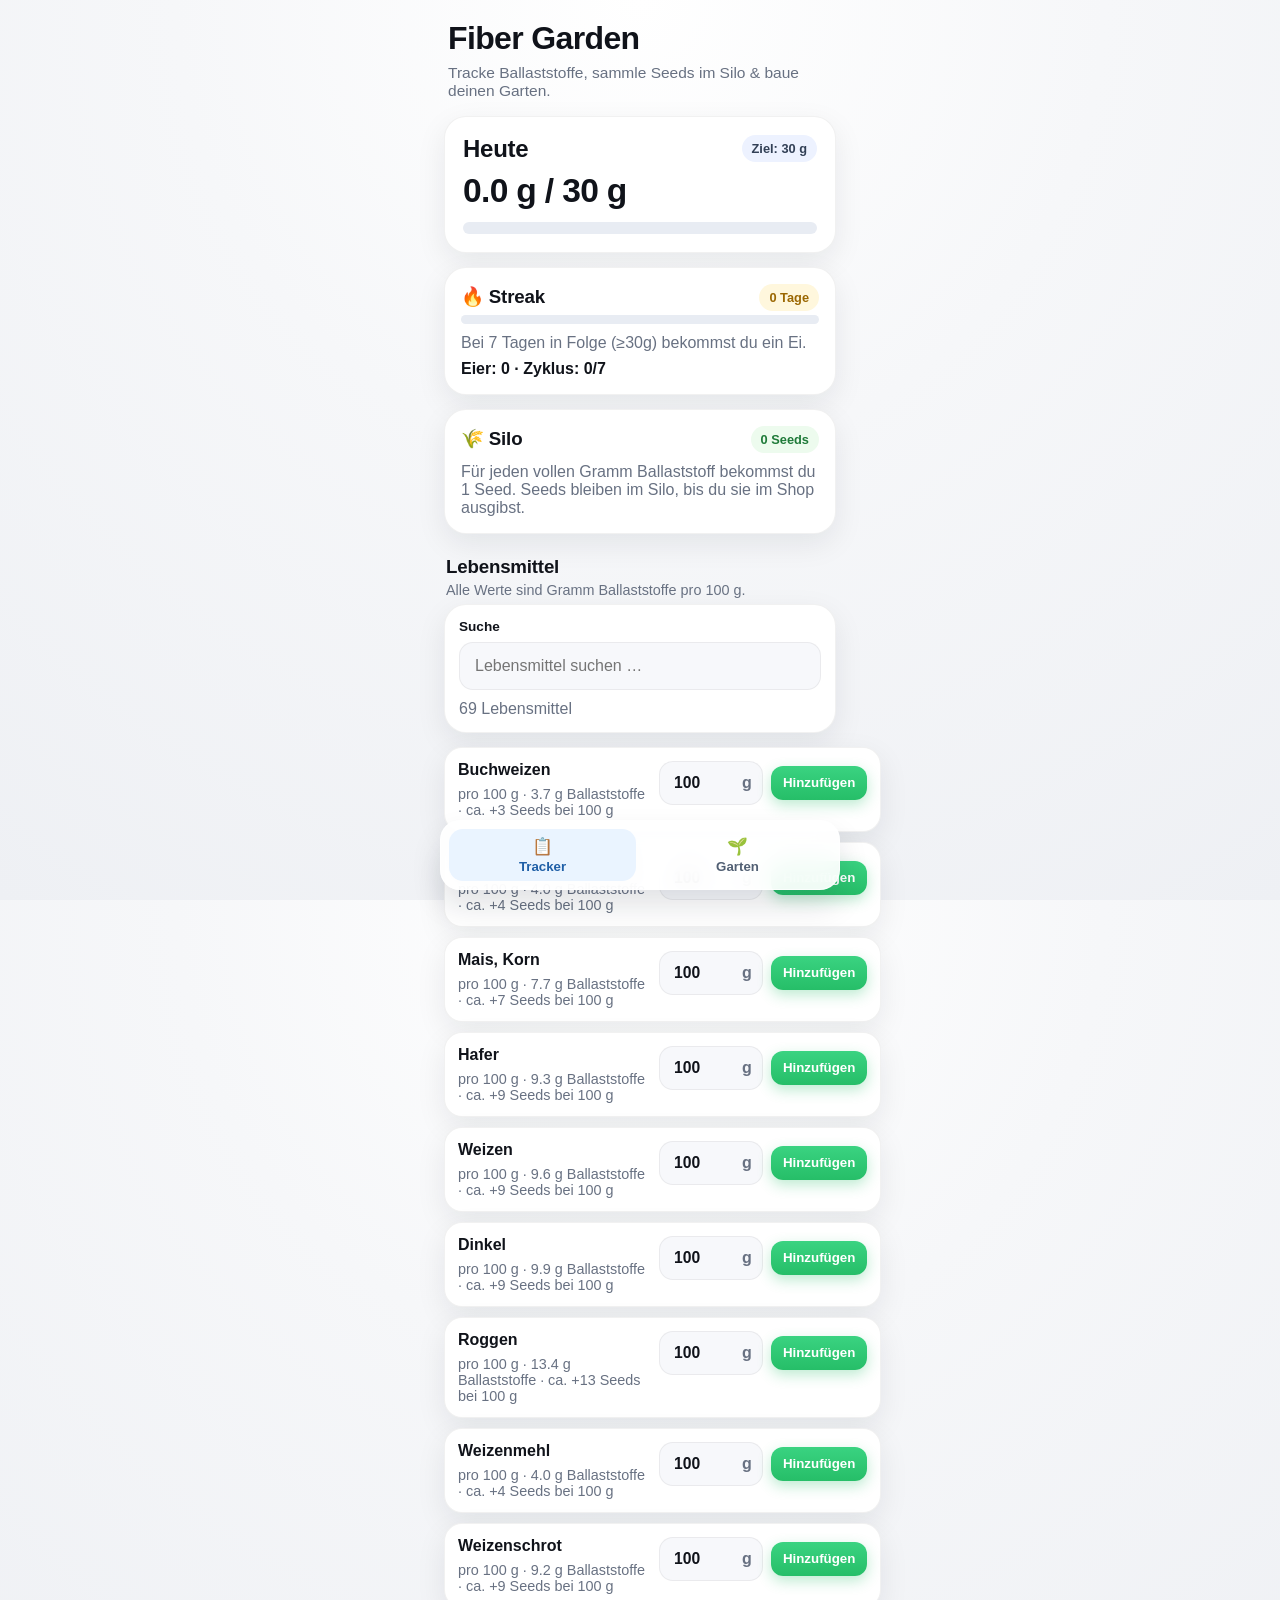
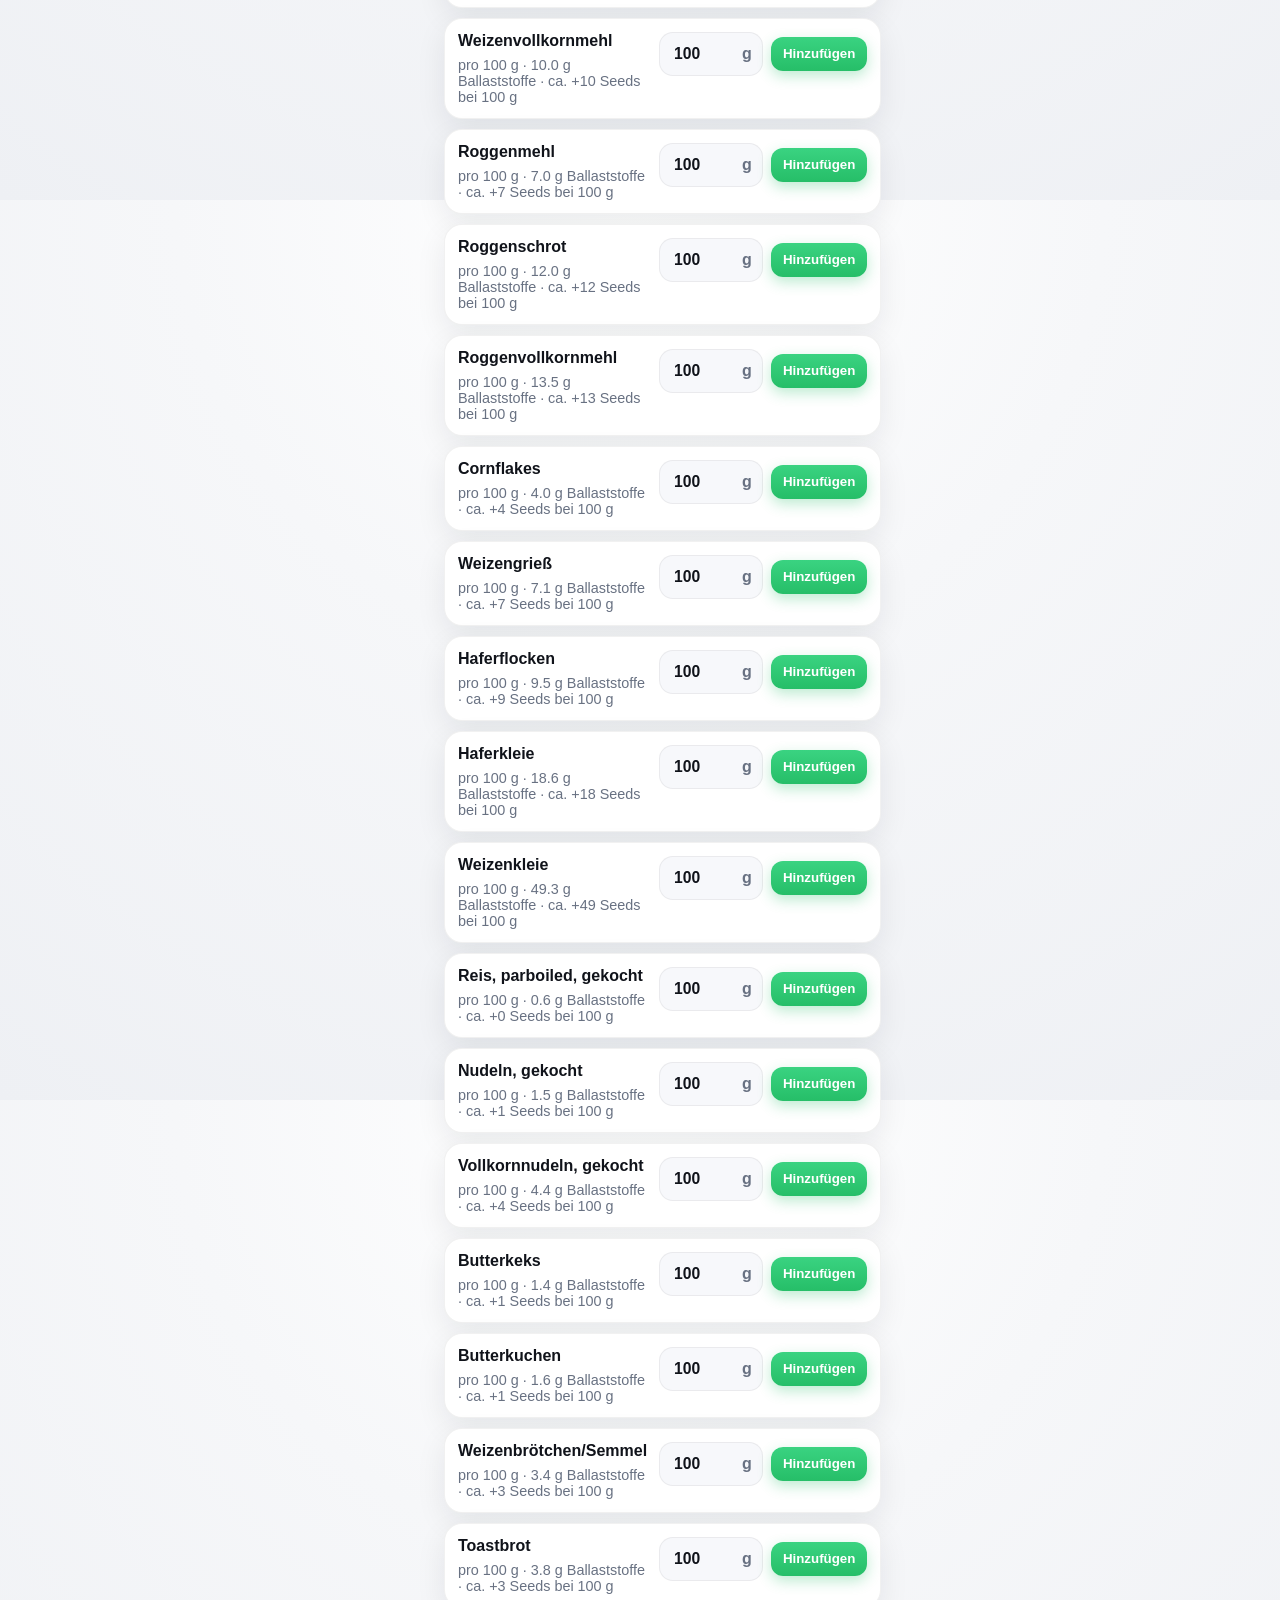
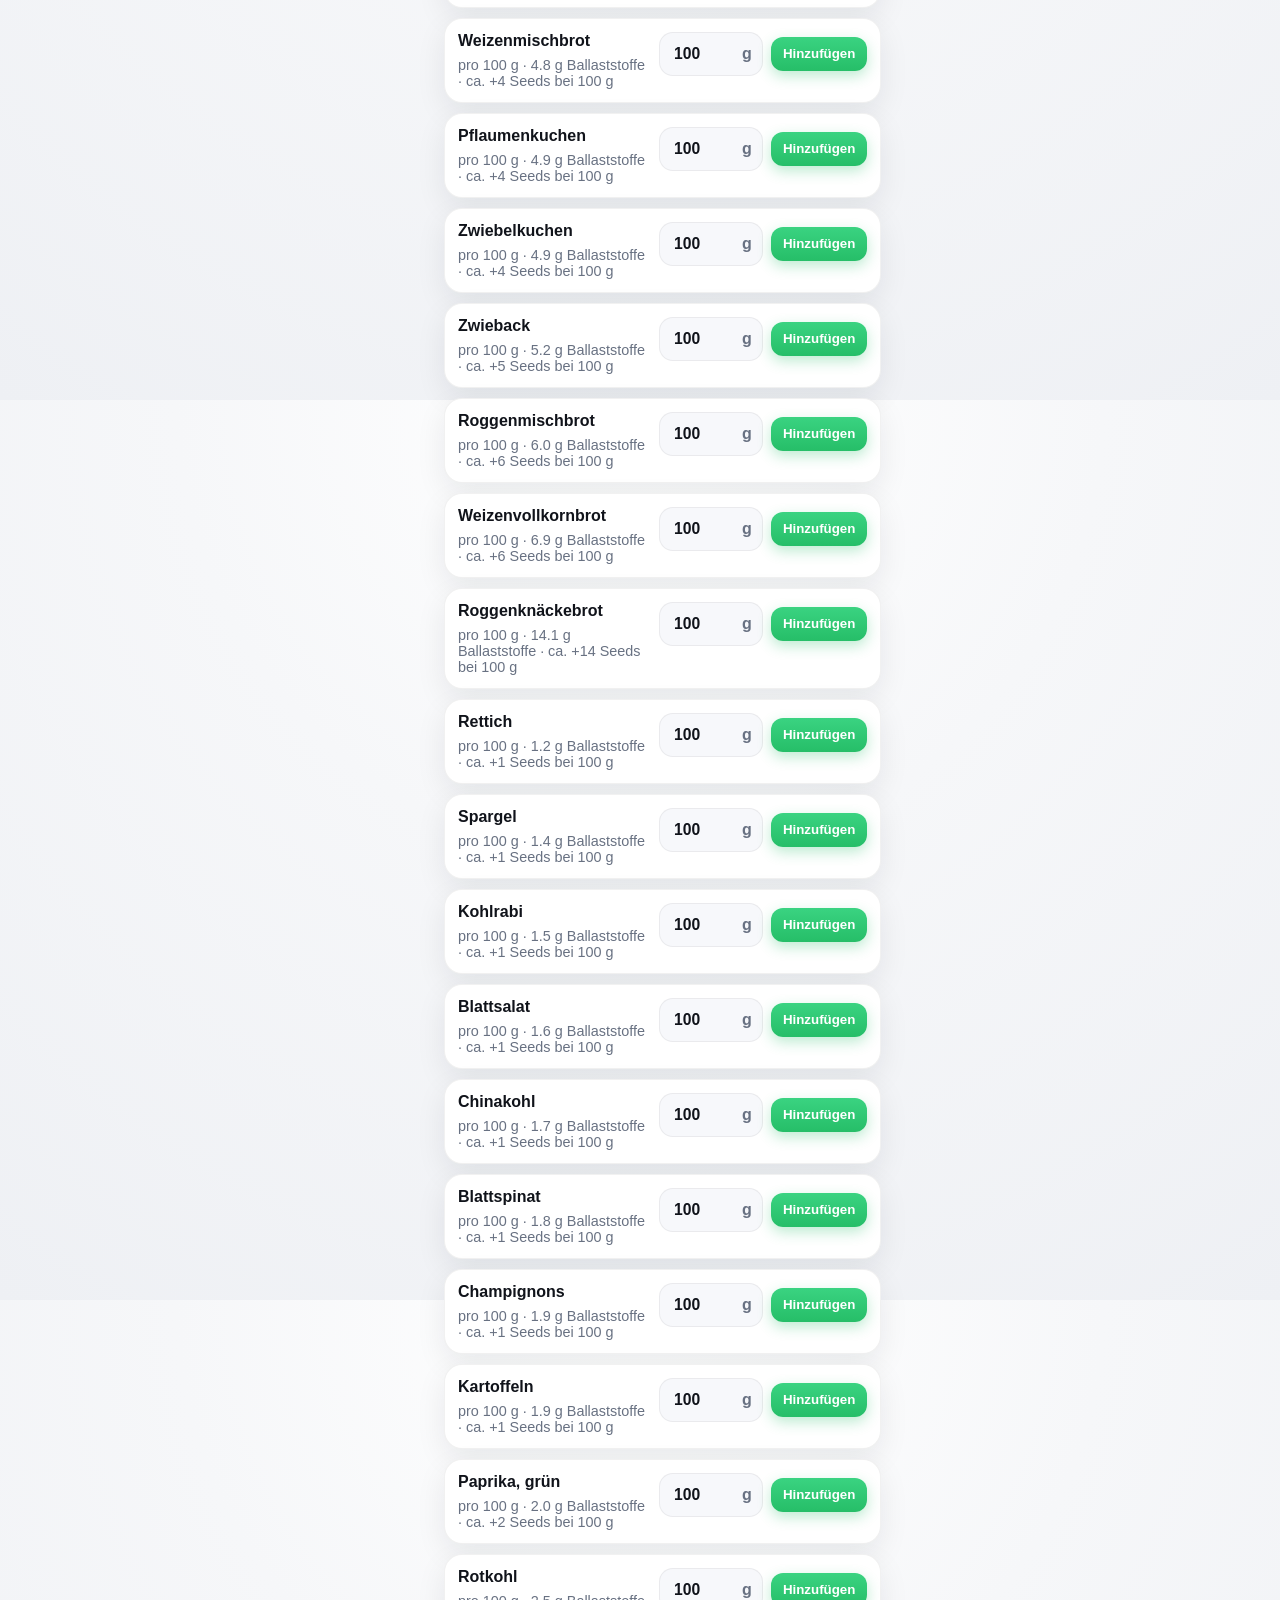
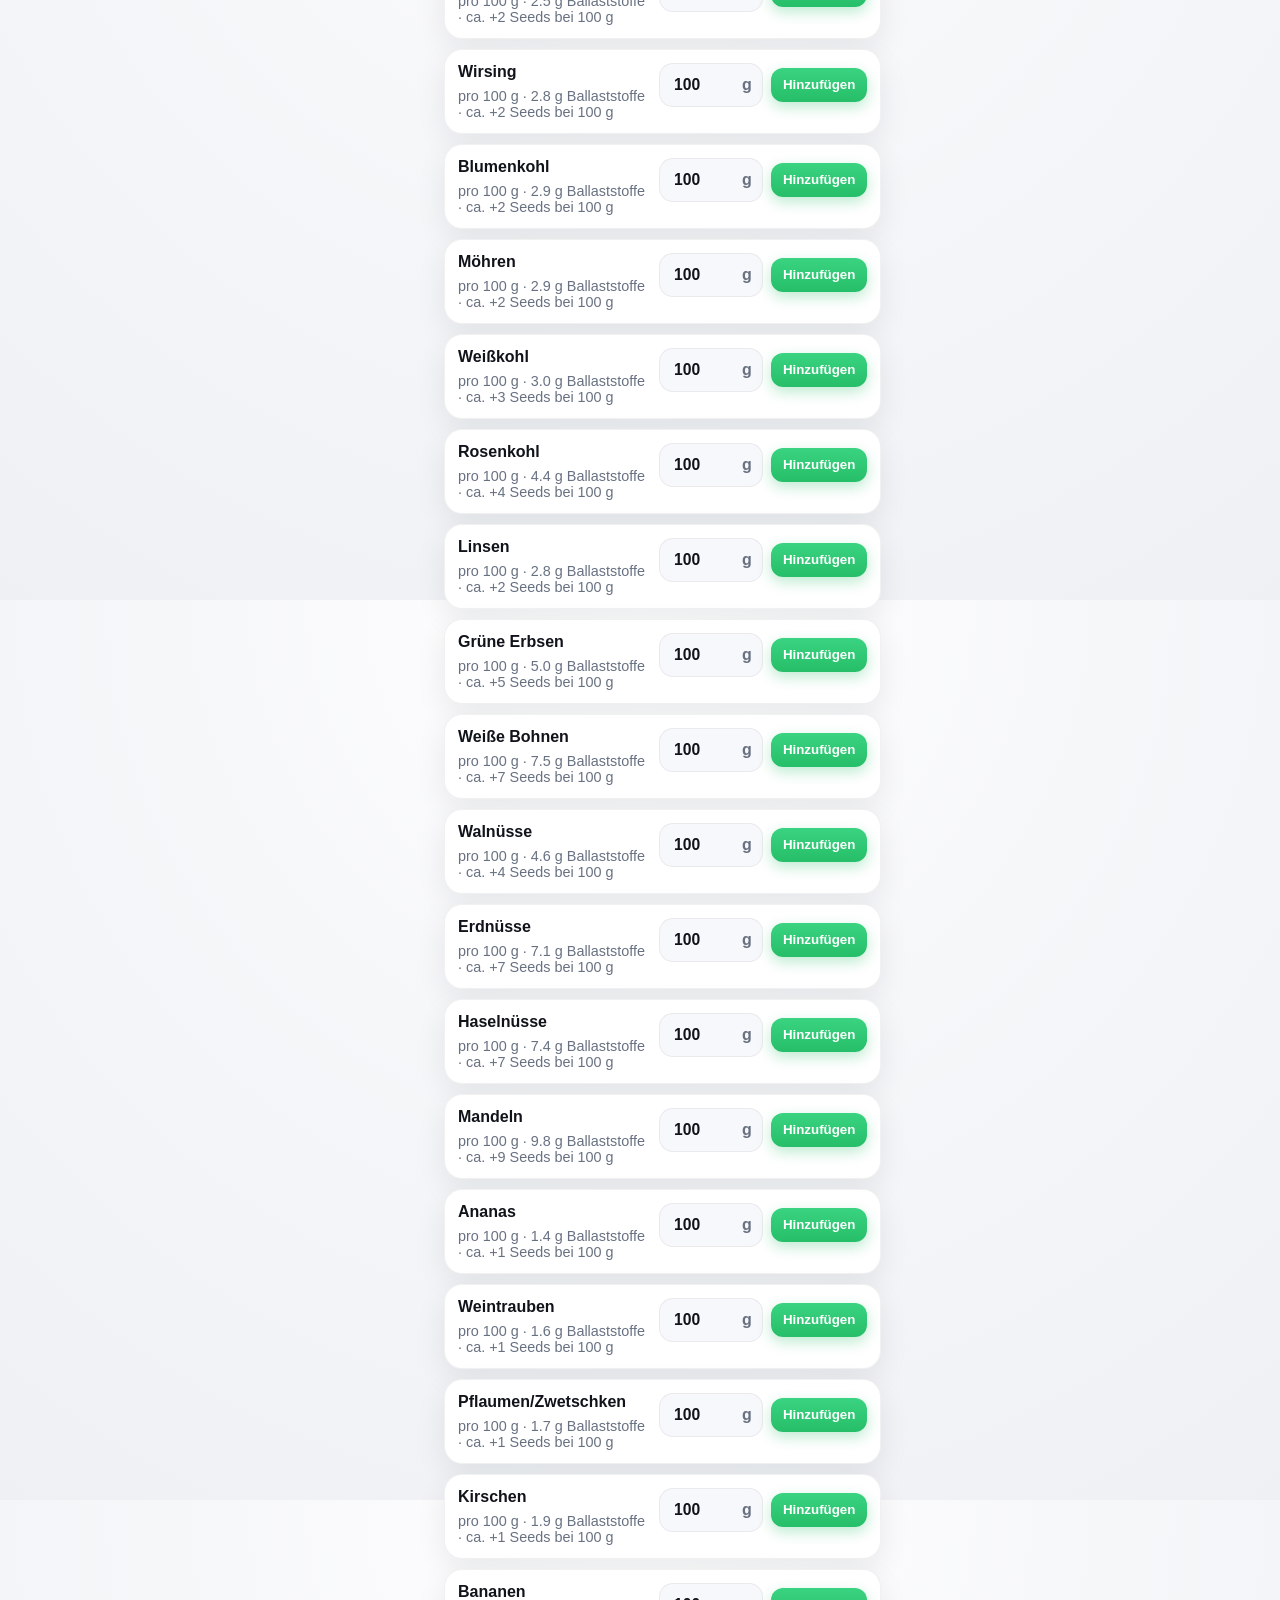
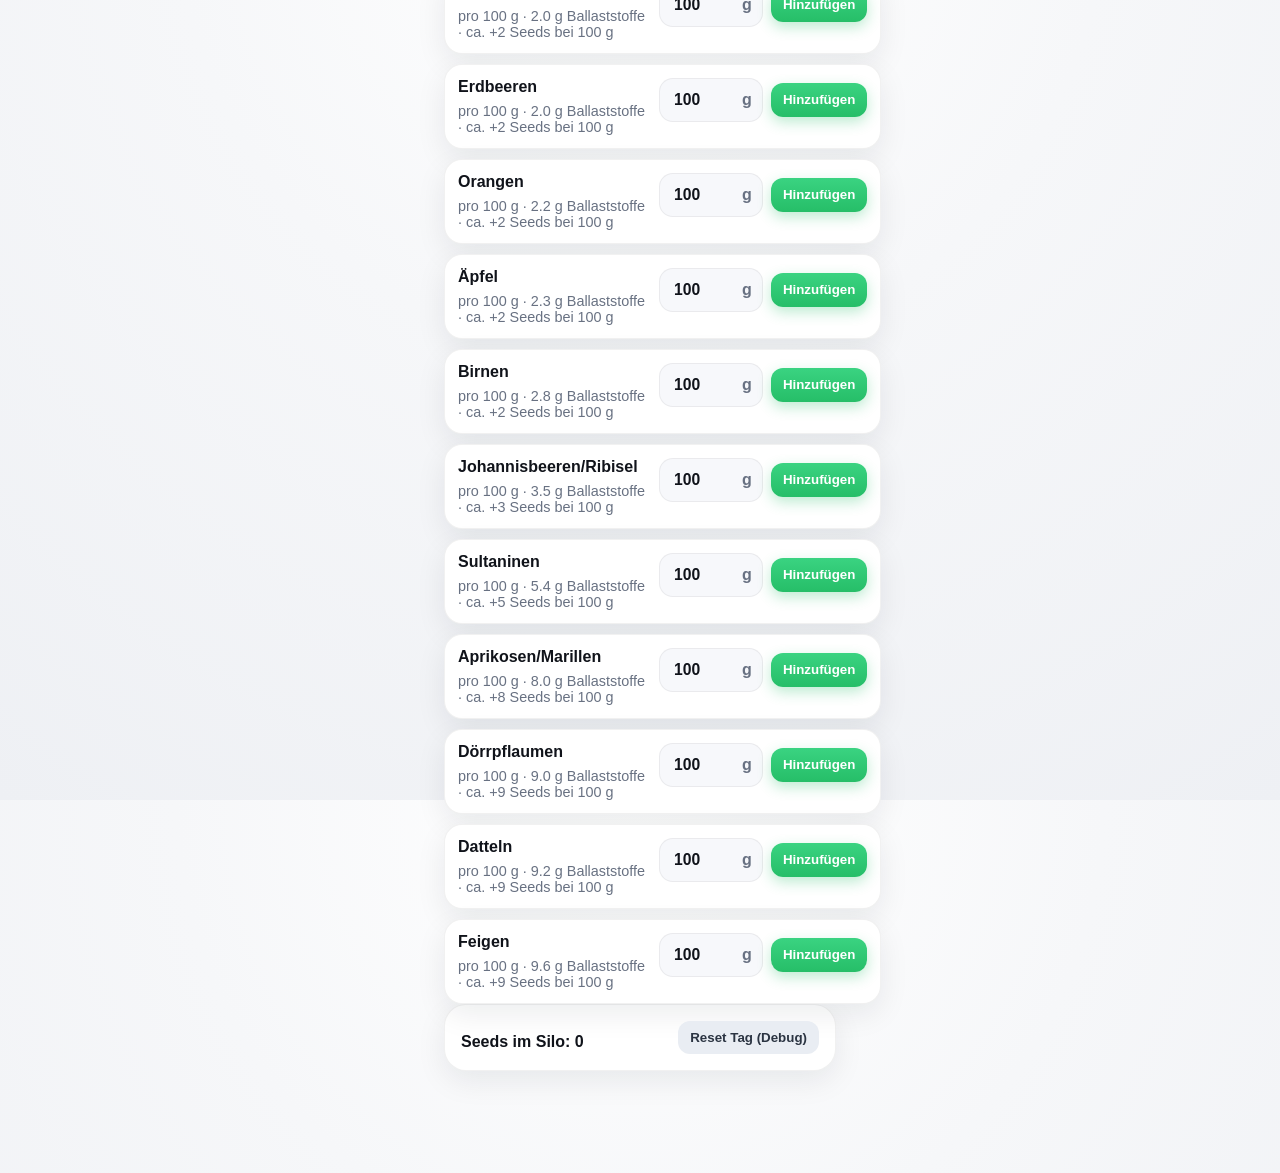
==== docs/index.html @ a4d902cc "Refactor docs garden into interactive diorama scene" ====
<!doctype html>
<html lang="de">
  <head>
    <meta charset="UTF-8" />
    <meta name="viewport" content="width=device-width, initial-scale=1, viewport-fit=cover" />
    <title>Fiber Garden</title>
    <link rel="stylesheet" href="styles.css" />
  </head>
  <body>
    <div class="phone-shell">
      <header class="topbar">
        <h1>Fiber Garden</h1>
        <p>Tracke Ballaststoffe, sammle Seeds im Silo & baue deinen Garten.</p>
      </header>

      <main class="content">
        <section id="tracker-tab" class="tab-panel active" aria-label="Tracker">
          <article class="card hero-card">
            <div class="title-row">
              <h2>Heute</h2>
              <span class="chip" id="daily-goal-chip">Ziel: 30 g</span>
            </div>
            <p id="daily-fiber-display" class="hero-number">0.0 g / 30 g</p>
            <div class="progress-track" role="progressbar" aria-valuemin="0" aria-valuemax="30" aria-valuenow="0" aria-label="Daily Fiber Fortschritt">
              <div id="daily-progress-bar" class="progress-fill"></div>
            </div>
          </article>

          <article class="card streak-card">
            <div class="title-row">
              <h3>🔥 Streak</h3>
              <span id="streak-days" class="chip chip-warm">0 Tage</span>
            </div>
            <div class="progress-track progress-track-thin">
              <div id="streak-progress-bar" class="progress-fill progress-egg"></div>
            </div>
            <p class="muted">Bei 7 Tagen in Folge (≥30g) bekommst du ein Ei.</p>
            <p id="egg-display" class="meta-strong">Eier: 0 · Zyklus: 0/7</p>
          </article>

          <article class="card silo-card">
            <div class="title-row">
              <h3>🌾 Silo</h3>
              <span id="seed-chip" class="chip chip-green">0 Seeds</span>
            </div>
            <p class="muted">Für jeden vollen Gramm Ballaststoff bekommst du 1 Seed. Seeds bleiben im Silo, bis du sie im Shop ausgibst.</p>
          </article>

          <section class="section-head section-head-inline section-head-search">
            <div>
              <h3>Lebensmittel</h3>
              <p class="section-subtitle">Alle Werte sind Gramm Ballaststoffe pro 100 g.</p>
            </div>
          </section>

          <article class="card search-card">
            <label class="search-label" for="food-search">Suche</label>
            <input id="food-search" class="search-input" type="search" placeholder="Lebensmittel suchen …" autocomplete="off" />
            <p id="food-search-meta" class="muted search-meta">69 Lebensmittel</p>
          </article>

          <div id="foods-list" class="stack"></div>

          <article class="card mini-footer">
            <p id="seed-display" class="meta-strong">Seeds im Silo: 0</p>
            <button id="reset-day-btn" class="btn btn-secondary">Reset Tag (Debug)</button>
          </article>
        </section>

        <section id="garden-tab" class="tab-panel" aria-label="Garten">
          <article class="garden-hud card glass-card">
            <div class="pill-row">
              <span id="seed-pill" class="pill">🌱 Silo: 0</span>
              <span id="egg-pill" class="pill">🥚 Eier: 0</span>
            </div>
            <div class="garden-hud-actions">
              <button id="edit-garden-btn" class="btn btn-secondary">Bearbeiten</button>
            </div>
          </article>

          <article class="card" id="gate-card"></article>

          <article class="garden-diorama card">
            <div id="edit-toolbar" class="edit-toolbar hidden">
              <p id="edit-status" class="muted edit-status">Wähle ein Objekt und dann eine Position im Garten.</p>
              <div class="edit-actions">
                <button id="place-item-btn" class="btn btn-primary" disabled>Platzieren</button>
                <button id="cancel-edit-btn" class="btn btn-ghost">Abbrechen</button>
              </div>
            </div>

            <div id="garden-viewport" class="garden-viewport" aria-label="Gartenraum">
              <div id="garden-scene" class="garden-scene">
                <div class="sky-layer"></div>
                <div class="sun-glow"></div>
                <div class="cloud cloud-a"></div>
                <div class="cloud cloud-b"></div>
                <div class="far-hills"></div>
                <div class="scene-sparkles sparkle-a"></div>
                <div class="scene-sparkles sparkle-b"></div>
                <div class="garden-island-shadow"></div>
                <div class="garden-island"></div>
                <div class="garden-path"></div>
                <div class="garden-pond"></div>
                <div class="garden-flowerbed flowerbed-a"></div>
                <div class="garden-flowerbed flowerbed-b"></div>
                <div id="garden-grid" class="garden-grid hidden"></div>
                <div id="garden-objects" class="garden-objects"></div>
              </div>
            </div>
          </article>

          <section class="section-head">
            <h3>Shop – Pflanzen</h3>
          </section>
          <div id="shop-list" class="stack"></div>

          <section class="section-head">
            <h3>Tiere (Eier)</h3>
          </section>
          <div id="animals-list" class="stack"></div>

          <section class="section-head section-head-inline">
            <h3>Dein Garten (Liste)</h3>
            <button id="clear-garden-btn" class="btn btn-ghost">Alles entfernen</button>
          </section>
          <div id="placed-list" class="stack"></div>
        </section>
      </main>

      <nav class="tabbar" aria-label="Tabs">
        <button class="tab-button active" data-tab="tracker" aria-label="Tracker Tab">
          <span class="tab-icon">📋</span>
          <span class="tab-label">Tracker</span>
        </button>
        <button class="tab-button" data-tab="garden" aria-label="Garten Tab">
          <span class="tab-icon">🌱</span>
          <span class="tab-label">Garten</span>
        </button>
      </nav>
    </div>

    <script src="app.js"></script>
  </body>
</html>
---- docs/styles.css ----
:root {
  --bg: #f1f3f6;
  --card: rgba(255, 255, 255, 0.9);
  --card-solid: #ffffff;
  --card-muted: #f7f8fb;
  --text: #10131a;
  --muted: #687182;
  --green: #28c76f;
  --green-2: #14b363;
  --amber: #ffc83d;
  --blue-soft: #eaf4ff;
  --stroke: rgba(16, 19, 26, 0.06);
  --shadow: 0 10px 30px rgba(15, 23, 42, 0.08);
  --radius-card: 22px;
  --radius-pill: 999px;
}

* { box-sizing: border-box; }
html, body { height: 100%; }
body {
  margin: 0;
  background: radial-gradient(circle at top, #ffffff 0%, #f6f7f9 42%, #eef0f4 100%);
  color: var(--text);
  font-family: "SF Pro Text", "SF Pro Display", -apple-system, BlinkMacSystemFont, "Segoe UI", Roboto, Arial, sans-serif;
  -webkit-font-smoothing: antialiased;
  text-rendering: optimizeLegibility;
}

.phone-shell {
  width: min(100%, 420px);
  margin: 0 auto;
  min-height: 100dvh;
  display: flex;
  flex-direction: column;
  padding-bottom: calc(88px + env(safe-area-inset-bottom));
}

.topbar { padding: 22px 18px 10px; }
.topbar h1 {
  margin: 0;
  letter-spacing: -0.02em;
  font-size: 2rem;
  line-height: 1.05;
}
.topbar p {
  margin: 8px 0 0;
  color: var(--muted);
  font-size: 0.97rem;
}

.content { padding: 6px 14px 0; }
.tab-panel { display: none; }
.tab-panel.active { display: block; animation: fadeIn 180ms ease; }

@keyframes fadeIn {
  from { opacity: 0; transform: translateY(4px); }
  to { opacity: 1; transform: translateY(0); }
}

.card {
  background: var(--card-solid);
  border-radius: var(--radius-card);
  box-shadow: var(--shadow);
  border: 1px solid var(--stroke);
  padding: 16px;
  margin-bottom: 14px;
}
.glass-card {
  background: rgba(255, 255, 255, 0.76);
  backdrop-filter: blur(12px);
}

.hero-card { padding: 18px; }
.hero-number {
  margin: 10px 0 14px;
  font-size: 2.1rem;
  line-height: 1.05;
  letter-spacing: -0.02em;
  font-weight: 760;
}

.title-row {
  display: flex;
  align-items: center;
  justify-content: space-between;
  gap: 8px;
}
.title-row h2,
.title-row h3 { margin: 0; letter-spacing: -0.01em; }

.chip {
  background: #edf2ff;
  color: #324056;
  border-radius: var(--radius-pill);
  padding: 6px 10px;
  font-size: 0.8rem;
  font-weight: 650;
}
.chip-warm { background: #fff7dd; color: #9b6702; }
.chip-green { background: #edfbee; color: #1f7a39; }

.progress-track {
  width: 100%;
  height: 12px;
  border-radius: var(--radius-pill);
  background: #e8ecf3;
  overflow: hidden;
}
.progress-track-thin { height: 9px; margin-top: 4px; }
.progress-fill {
  width: 0;
  height: 100%;
  background: linear-gradient(90deg, #65e18f 0%, var(--green) 80%, var(--green-2) 100%);
  transition: width 280ms ease;
}
.progress-egg { background: linear-gradient(90deg, #ffe793 0%, #ffd257 60%, var(--amber) 100%); }

.muted { margin: 10px 0 0; color: var(--muted); }
.meta-strong { margin: 8px 0 0; font-weight: 640; }

.section-head { padding: 8px 2px 6px; }
.section-head h3 { margin: 0; letter-spacing: -0.01em; }
.section-head-inline {
  display: flex;
  align-items: center;
  justify-content: space-between;
  gap: 10px;
}
.section-head-search { align-items: flex-end; }
.section-subtitle {
  margin: 4px 0 0;
  color: var(--muted);
  font-size: 0.9rem;
}

.search-card { padding: 14px; }
.search-label {
  display: block;
  font-size: 0.85rem;
  font-weight: 650;
  margin-bottom: 8px;
}
.search-input {
  width: 100%;
  border: 1px solid var(--stroke);
  background: var(--card-muted);
  border-radius: 14px;
  padding: 14px 15px;
  font-size: 1rem;
  color: var(--text);
  outline: none;
}
.search-input:focus {
  border-color: rgba(31, 95, 167, 0.35);
  box-shadow: 0 0 0 4px rgba(31, 95, 167, 0.08);
}
.search-meta { margin-top: 10px; }

.stack { display: grid; gap: 10px; }
.food-item,
.shop-item,
.placed-item {
  background: var(--card-solid);
  border-radius: 18px;
  border: 1px solid var(--stroke);
  box-shadow: var(--shadow);
  padding: 13px;
}

.food-top,
.shop-top,
.placed-top,
.garden-hud {
  display: flex;
  gap: 12px;
  justify-content: space-between;
  align-items: center;
}

.sr-only {
  position: absolute;
  width: 1px;
  height: 1px;
  padding: 0;
  margin: -1px;
  overflow: hidden;
  clip: rect(0, 0, 0, 0);
  white-space: nowrap;
  border: 0;
}

.food-top-input { align-items: flex-start; }
.food-copy { flex: 1; min-width: 0; }
.food-form {
  display: flex;
  align-items: center;
  gap: 8px;
}
.gram-field-wrap {
  display: inline-flex;
  align-items: center;
  gap: 6px;
  padding: 0 10px 0 12px;
  min-height: 44px;
  border-radius: 14px;
  border: 1px solid var(--stroke);
  background: var(--card-muted);
}
.gram-input {
  width: 64px;
  border: 0;
  outline: none;
  background: transparent;
  color: var(--text);
  font-size: 0.98rem;
  font-weight: 650;
}
.gram-input::-webkit-outer-spin-button,
.gram-input::-webkit-inner-spin-button {
  -webkit-appearance: none;
  margin: 0;
}
.gram-suffix { color: var(--muted); font-weight: 650; }

.food-title,
.shop-title,
.placed-title {
  font-weight: 700;
  font-size: 1rem;
  margin: 0;
}
.food-subline,
.shop-subline,
.placed-subline {
  margin: 7px 0 0;
  color: var(--muted);
  font-size: 0.9rem;
}

.btn {
  appearance: none;
  border: 0;
  border-radius: 12px;
  font-weight: 650;
  padding: 10px 12px;
  line-height: 1;
  cursor: pointer;
  white-space: nowrap;
}
.btn:disabled { opacity: 0.45; cursor: not-allowed; }
.btn-primary {
  background: linear-gradient(180deg, #3ad381, #26be68);
  color: #fff;
  box-shadow: 0 5px 14px rgba(38, 190, 104, 0.3);
}
.btn-secondary { background: #e9edf3; color: #2b3442; }
.btn-ghost { background: #f1f4f8; color: #4c596c; }

.pill-row { display: flex; flex-wrap: wrap; gap: 8px; }
.pill {
  border-radius: var(--radius-pill);
  background: var(--card-muted);
  border: 1px solid var(--stroke);
  padding: 8px 12px;
  font-weight: 650;
}
.garden-hud-actions { margin-left: auto; }

.edit-toolbar {
  display: grid;
  gap: 10px;
  margin-bottom: 14px;
  padding: 12px;
  border-radius: 16px;
  background: linear-gradient(180deg, rgba(243, 248, 255, 0.88), rgba(248, 251, 255, 0.86));
  border: 1px solid rgba(31, 95, 167, 0.08);
  animation: fadeIn 180ms ease;
}
.edit-toolbar.hidden { display: none; }
.edit-actions { display: flex; gap: 8px; }
.edit-status { margin: 0; }

.garden-diorama {
  padding: 12px;
  overflow: hidden;
  background: linear-gradient(180deg, #fbfdff 0%, #f4f7fb 100%);
}
.garden-viewport {
  position: relative;
  height: 380px;
  border-radius: 24px;
  overflow: hidden;
  background: linear-gradient(180deg, #dff2ff 0%, #edf8ff 44%, #f8fcff 100%);
  touch-action: none;
  user-select: none;
}
.garden-scene {
  position: absolute;
  inset: 0;
  transform: translate3d(var(--camera-x, 0px), var(--camera-y, 0px), 0);
  transition: transform 180ms ease;
}
.garden-viewport.dragging .garden-scene { transition: none; }
.sky-layer,
.sun-glow,
.cloud,
.far-hills,
.garden-island-shadow,
.garden-island,
.garden-path,
.garden-pond,
.garden-flowerbed,
.scene-sparkles,
.garden-grid,
.garden-objects { position: absolute; }

.sky-layer {
  inset: 0;
  background: linear-gradient(180deg, rgba(217, 241, 255, 0.9), rgba(244, 251, 255, 0.75));
}
.sun-glow {
  width: 150px;
  height: 150px;
  right: -24px;
  top: -18px;
  border-radius: 50%;
  background: radial-gradient(circle, rgba(255, 224, 126, 0.8), rgba(255, 224, 126, 0));
}
.cloud {
  height: 24px;
  border-radius: 999px;
  background: rgba(255, 255, 255, 0.85);
  filter: blur(0.3px);
}
.cloud::before,
.cloud::after {
  content: "";
  position: absolute;
  background: inherit;
  border-radius: inherit;
}
.cloud-a {
  width: 84px;
  left: 38px;
  top: 36px;
  animation: cloudFloat 16s ease-in-out infinite;
}
.cloud-a::before { width: 32px; height: 32px; left: 10px; top: -10px; }
.cloud-a::after { width: 26px; height: 26px; right: 10px; top: -7px; }
.cloud-b {
  width: 62px;
  right: 62px;
  top: 74px;
  opacity: 0.86;
  animation: cloudFloat 20s ease-in-out infinite reverse;
}
.cloud-b::before { width: 22px; height: 22px; left: 8px; top: -8px; }
.cloud-b::after { width: 18px; height: 18px; right: 8px; top: -5px; }
@keyframes cloudFloat {
  0%, 100% { transform: translateX(0); }
  50% { transform: translateX(10px); }
}
.far-hills {
  left: -8%;
  right: -8%;
  height: 140px;
  bottom: 132px;
  background:
    radial-gradient(120px 68px at 18% 88%, #b3e7b8, transparent 70%),
    radial-gradient(150px 90px at 48% 92%, #9cdaa7, transparent 72%),
    radial-gradient(130px 76px at 78% 88%, #bde9c6, transparent 70%);
}
.scene-sparkles {
  width: 8px;
  height: 8px;
  border-radius: 50%;
  background: rgba(255,255,255,0.8);
  box-shadow: 14px 18px 0 rgba(255,255,255,0.4), -16px 38px 0 rgba(255,255,255,0.35), 56px 12px 0 rgba(255,255,255,0.3);
  opacity: 0.6;
  animation: sparkleDrift 8s linear infinite;
}
.sparkle-a { left: 64px; top: 120px; }
.sparkle-b { right: 74px; top: 146px; animation-delay: -4s; }
@keyframes sparkleDrift {
  0%,100% { transform: translateY(0); opacity: 0.4; }
  50% { transform: translateY(-8px); opacity: 0.8; }
}
.garden-island-shadow {
  width: 284px;
  height: 126px;
  left: 50%;
  bottom: 38px;
  transform: translateX(-50%);
  border-radius: 50%;
  background: radial-gradient(circle, rgba(54, 76, 45, 0.26) 0%, rgba(54, 76, 45, 0.04) 70%, transparent 76%);
  filter: blur(12px);
}
.garden-island {
  width: 280px;
  height: 168px;
  left: 50%;
  bottom: 52px;
  transform: translateX(-50%) rotateX(63deg) rotateZ(-8deg);
  border-radius: 42% 58% 48% 52% / 52% 44% 56% 48%;
  background:
    radial-gradient(circle at 20% 24%, rgba(154, 241, 171, 0.9), rgba(154, 241, 171, 0) 24%),
    radial-gradient(circle at 68% 56%, rgba(255,255,255,0.18), rgba(255,255,255,0) 32%),
    linear-gradient(180deg, #78dd85, #44bd68 60%, #2d9751 100%);
  box-shadow:
    inset 0 8px 22px rgba(255,255,255,0.24),
    inset 0 -22px 28px rgba(20, 71, 35, 0.24),
    0 24px 32px rgba(22, 42, 28, 0.18);
}
.garden-path {
  width: 120px;
  height: 46px;
  left: 51%;
  bottom: 112px;
  transform: translateX(-50%) rotateX(63deg) rotateZ(-10deg);
  border-radius: 999px;
  background: linear-gradient(180deg, rgba(245, 233, 201, 0.95), rgba(214, 188, 146, 0.9));
  box-shadow: inset 0 -5px 10px rgba(129, 98, 58, 0.2);
}
.garden-pond {
  width: 70px;
  height: 42px;
  left: calc(50% + 68px);
  bottom: 106px;
  transform: translateX(-50%) rotateX(63deg) rotateZ(-10deg);
  border-radius: 50%;
  background: linear-gradient(180deg, rgba(114, 220, 255, 0.92), rgba(54, 154, 225, 0.92));
  box-shadow: inset 0 3px 10px rgba(255, 255, 255, 0.22);
}
.garden-flowerbed {
  width: 62px;
  height: 30px;
  transform: rotateX(63deg) rotateZ(-10deg);
  border-radius: 999px;
  background: linear-gradient(180deg, rgba(255, 159, 184, 0.75), rgba(255, 198, 109, 0.58));
  opacity: 0.7;
}
.flowerbed-a { left: 84px; bottom: 120px; }
.flowerbed-b { right: 68px; bottom: 92px; width: 52px; }

.garden-grid {
  left: 50%;
  bottom: 74px;
  width: 252px;
  height: 148px;
  transform: translateX(-50%) rotateX(63deg) rotateZ(-8deg);
  display: grid;
  grid-template-columns: repeat(6, 1fr);
  grid-template-rows: repeat(4, 1fr);
  gap: 8px;
  opacity: 0;
  pointer-events: none;
  transition: opacity 160ms ease;
}
.garden-grid.visible {
  opacity: 1;
  pointer-events: auto;
}
.garden-grid-cell {
  border-radius: 12px;
  border: 1px solid rgba(255,255,255,0.4);
  background: rgba(255,255,255,0.08);
  cursor: pointer;
}
.garden-grid-cell:hover,
.garden-grid-cell.active {
  background: rgba(255,255,255,0.3);
  box-shadow: 0 0 0 1px rgba(255,255,255,0.35);
}
.garden-grid-cell.invalid {
  background: rgba(255, 120, 120, 0.22);
}
.garden-grid-cell.occupied {
  background: rgba(11, 19, 15, 0.15);
}

.garden-objects {
  inset: 0;
  pointer-events: none;
}
.garden-item {
  position: absolute;
  transform: translate(-50%, 0);
  transform-style: preserve-3d;
  pointer-events: auto;
}
.garden-item-body {
  position: relative;
  display: grid;
  place-items: center;
  border-radius: 18px;
  color: white;
  text-shadow: 0 1px 0 rgba(0,0,0,0.18);
  box-shadow: 0 12px 18px rgba(19, 34, 21, 0.18);
}
.garden-item-shadow {
  position: absolute;
  left: 50%;
  bottom: -6px;
  transform: translateX(-50%);
  width: 70%;
  height: 12px;
  border-radius: 50%;
  background: rgba(35, 53, 35, 0.24);
  filter: blur(6px);
}
.garden-item-label {
  position: absolute;
  left: 50%;
  bottom: -18px;
  transform: translateX(-50%);
  padding: 3px 8px;
  border-radius: 999px;
  background: rgba(16, 22, 32, 0.54);
  color: white;
  font-size: 0.7rem;
  white-space: nowrap;
}
.garden-item.plant .garden-item-body,
.garden-item.decoration .garden-item-body {
  background: linear-gradient(180deg, rgba(255,255,255,0.92), rgba(229,241,230,0.96));
  border: 1px solid rgba(255,255,255,0.7);
}
.garden-item.animal .garden-item-body {
  background: linear-gradient(180deg, rgba(255,248,236,0.95), rgba(253,229,199,0.98));
  border: 1px solid rgba(255,255,255,0.72);
}
.garden-item.editable { cursor: pointer; }
.garden-item.selected .garden-item-body,
.garden-item:hover .garden-item-body {
  box-shadow: 0 18px 24px rgba(19, 34, 21, 0.24), 0 0 0 3px rgba(118, 222, 150, 0.24);
}
.garden-item.preview.valid .garden-item-body { box-shadow: 0 18px 24px rgba(19, 34, 21, 0.24), 0 0 0 3px rgba(118, 222, 150, 0.28); }
.garden-item.preview.invalid .garden-item-body { box-shadow: 0 18px 24px rgba(19, 34, 21, 0.2), 0 0 0 3px rgba(255, 117, 117, 0.26); opacity: 0.8; }
.garden-item.plant .garden-item-body { animation: plantSway 4.4s ease-in-out infinite; }
.garden-item.decoration .garden-item-body { animation: decorBob 6s ease-in-out infinite; }
.garden-item.animal .garden-item-body { transition: transform 260ms ease; }
@keyframes plantSway {
  0%,100% { transform: rotate(-1.8deg) translateY(0); }
  50% { transform: rotate(1.8deg) translateY(-2px); }
}
@keyframes decorBob {
  0%,100% { transform: translateY(0); }
  50% { transform: translateY(-1px); }
}

.garden-item-sprite {
  font-size: 1.8rem;
  line-height: 1;
}
.garden-item.rare .garden-item-body::after {
  content: "";
  position: absolute;
  inset: -6px;
  border-radius: 22px;
  background: radial-gradient(circle, rgba(255, 234, 149, 0.28), rgba(255,234,149,0));
  z-index: -1;
}

.gate-lock { background: linear-gradient(180deg, #fffaf2 0%, #fff 100%); }
.gate-open { background: linear-gradient(180deg, #f2fff6 0%, #fff 100%); }
.gate-title { margin: 0; font-size: 1rem; }
.gate-help { margin: 8px 0 0; color: var(--muted); }

.mini-footer {
  display: flex;
  align-items: center;
  justify-content: space-between;
  gap: 10px;
}

.tabbar {
  position: fixed;
  left: 50%;
  transform: translateX(-50%);
  bottom: 10px;
  width: min(calc(100% - 20px), 400px);
  background: rgba(255, 255, 255, 0.92);
  border: 1px solid rgba(255, 255, 255, 0.7);
  backdrop-filter: blur(12px);
  border-radius: 20px;
  box-shadow: 0 16px 30px rgba(15, 23, 42, 0.12);
  padding: 8px;
  display: grid;
  grid-template-columns: 1fr 1fr;
  gap: 8px;
}
.tab-button {
  border: 0;
  background: transparent;
  border-radius: 14px;
  min-height: 52px;
  color: #526074;
  font-weight: 680;
  display: flex;
  flex-direction: column;
  justify-content: center;
  align-items: center;
  gap: 2px;
  cursor: pointer;
}
.tab-button.active { background: var(--blue-soft); color: #1f5fa7; }
.tab-icon { font-size: 1.05rem; }
.tab-label { font-size: 0.83rem; }

.empty-card {
  text-align: center;
  padding: 22px 14px;
}
.empty-card p { margin: 7px 0 0; }

@media (max-width: 360px) {
  .hero-number { font-size: 1.8rem; }
  .mini-footer,
  .food-top,
  .shop-top,
  .placed-top,
  .section-head-inline,
  .food-form,
  .edit-actions,
  .garden-hud {
    flex-direction: column;
    align-items: flex-start;
  }
  .btn-primary,
  .btn-secondary,
  .btn-ghost { width: 100%; }
}
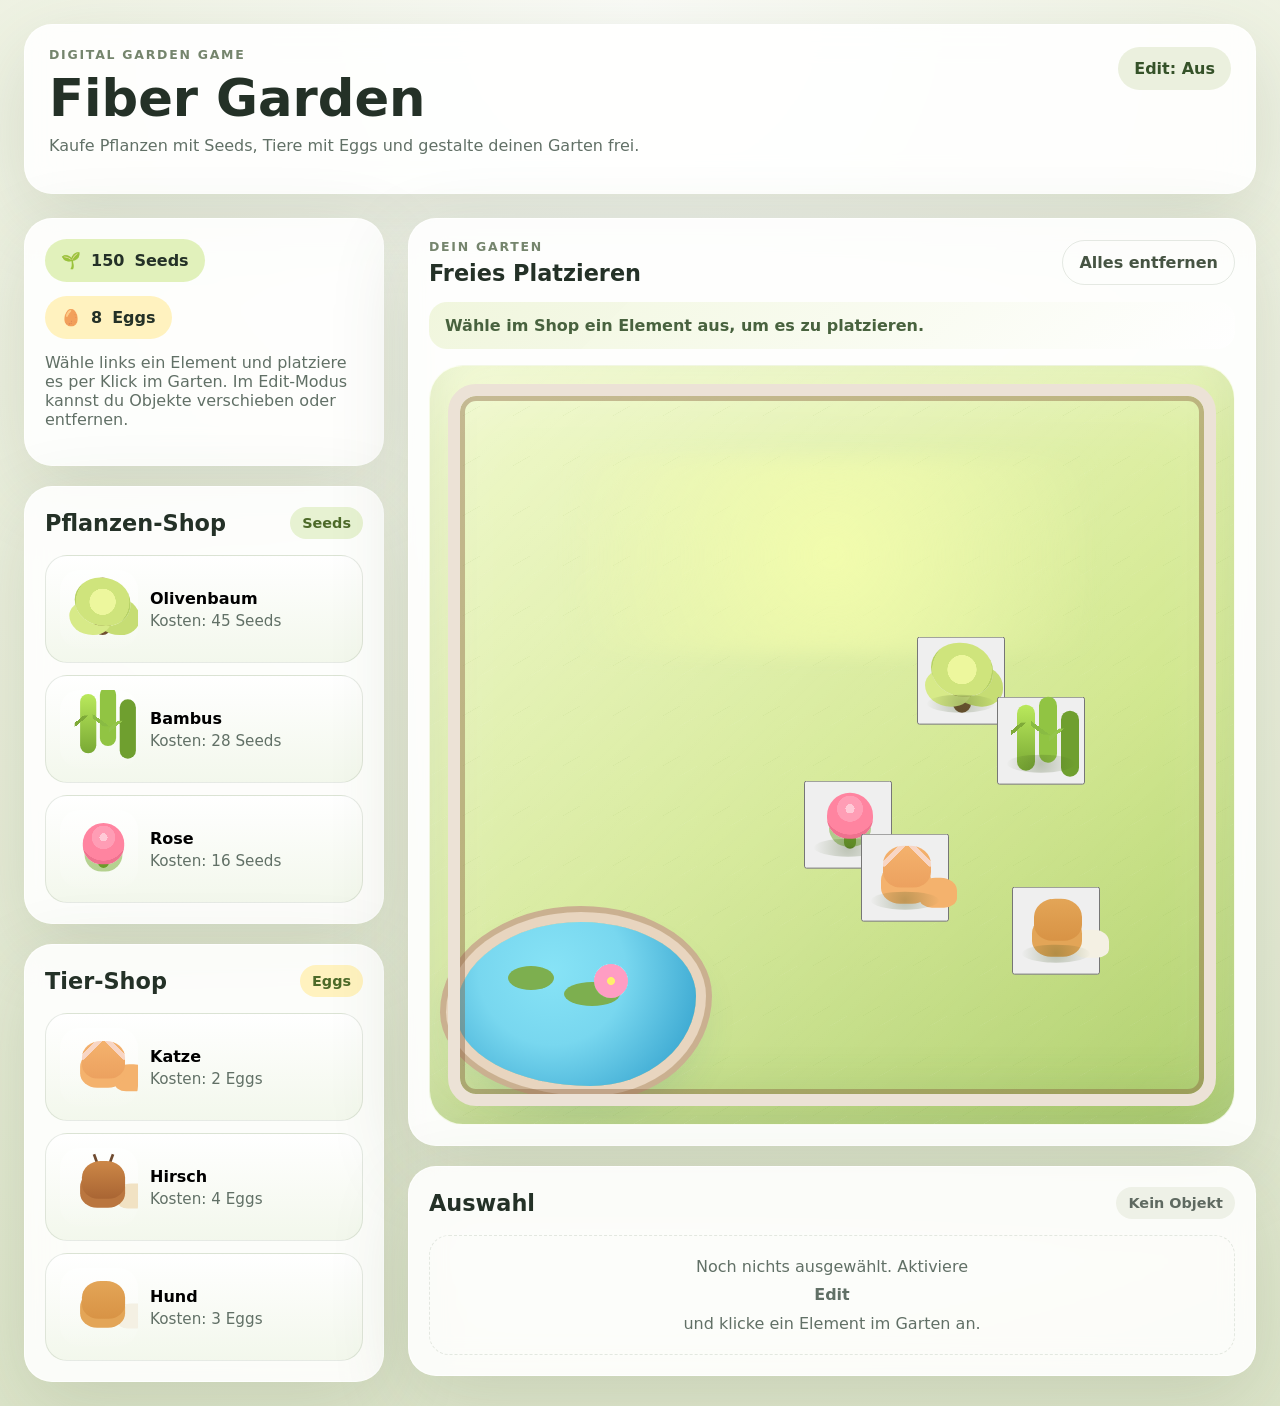
==== commit 16ea72cc: "Create interactive digital garden game" ====
--- a/docs/index.html
+++ b/docs/index.html
@@ -2,143 +2,90 @@
 <html lang="de">
   <head>
     <meta charset="UTF-8" />
-    <meta name="viewport" content="width=device-width, initial-scale=1, viewport-fit=cover" />
+    <meta name="viewport" content="width=device-width, initial-scale=1.0" />
     <title>Fiber Garden</title>
     <link rel="stylesheet" href="styles.css" />
   </head>
   <body>
-    <div class="phone-shell">
-      <header class="topbar">
-        <h1>Fiber Garden</h1>
-        <p>Tracke Ballaststoffe, sammle Seeds im Silo & baue deinen Garten.</p>
+    <div class="app-shell">
+      <header class="app-header card">
+        <div>
+          <p class="eyebrow">Digital Garden Game</p>
+          <h1>Fiber Garden</h1>
+          <p class="subtitle">Kaufe Pflanzen mit Seeds, Tiere mit Eggs und gestalte deinen Garten frei.</p>
+        </div>
+        <button id="edit-toggle" class="btn btn-secondary">Edit: Aus</button>
       </header>
 
-      <main class="content">
-        <section id="tracker-tab" class="tab-panel active" aria-label="Tracker">
-          <article class="card hero-card">
-            <div class="title-row">
-              <h2>Heute</h2>
-              <span class="chip" id="daily-goal-chip">Ziel: 30 g</span>
+      <main class="layout-grid">
+        <section class="panel-stack">
+          <article class="card stats-card">
+            <div class="currency-pill seeds">🌱 <span id="seed-count">150</span> Seeds</div>
+            <div class="currency-pill eggs">🥚 <span id="egg-count">8</span> Eggs</div>
+            <p class="muted">Wähle links ein Element und platziere es per Klick im Garten. Im Edit-Modus kannst du Objekte verschieben oder entfernen.</p>
+          </article>
+
+          <article class="card shop-card">
+            <div class="section-heading">
+              <h2>Pflanzen-Shop</h2>
+              <span class="chip">Seeds</span>
             </div>
-            <p id="daily-fiber-display" class="hero-number">0.0 g / 30 g</p>
-            <div class="progress-track" role="progressbar" aria-valuemin="0" aria-valuemax="30" aria-valuenow="0" aria-label="Daily Fiber Fortschritt">
-              <div id="daily-progress-bar" class="progress-fill"></div>
+            <div id="plants-shop" class="shop-grid"></div>
+          </article>
+
+          <article class="card shop-card">
+            <div class="section-heading">
+              <h2>Tier-Shop</h2>
+              <span class="chip eggs">Eggs</span>
+            </div>
+            <div id="animals-shop" class="shop-grid"></div>
+          </article>
+        </section>
+
+        <section class="panel-stack garden-column">
+          <article class="card garden-card">
+            <div class="section-heading">
+              <div>
+                <p class="eyebrow">Dein Garten</p>
+                <h2>Freies Platzieren</h2>
+              </div>
+              <button id="clear-garden" class="btn btn-ghost">Alles entfernen</button>
+            </div>
+
+            <div id="status-banner" class="status-banner">Wähle im Shop ein Element aus, um es zu platzieren.</div>
+
+            <div id="garden-scene" class="garden-scene" aria-label="Garten-Spielfeld">
+              <div class="pond" aria-hidden="true">
+                <div class="lily-pad pad-one"></div>
+                <div class="lily-pad pad-two"></div>
+                <div class="water-flower"></div>
+              </div>
+              <div class="scene-glow"></div>
             </div>
           </article>
 
-          <article class="card streak-card">
-            <div class="title-row">
-              <h3>🔥 Streak</h3>
-              <span id="streak-days" class="chip chip-warm">0 Tage</span>
+          <article class="card inspector-card">
+            <div class="section-heading">
+              <h2>Auswahl</h2>
+              <span id="selected-mode" class="chip subtle">Kein Objekt</span>
             </div>
-            <div class="progress-track progress-track-thin">
-              <div id="streak-progress-bar" class="progress-fill progress-egg"></div>
+            <div id="selection-details" class="selection-panel empty">
+              Noch nichts ausgewählt. Aktiviere <strong>Edit</strong> und klicke ein Element im Garten an.
             </div>
-            <p class="muted">Bei 7 Tagen in Folge (≥30g) bekommst du ein Ei.</p>
-            <p id="egg-display" class="meta-strong">Eier: 0 · Zyklus: 0/7</p>
-          </article>
-
-          <article class="card silo-card">
-            <div class="title-row">
-              <h3>🌾 Silo</h3>
-              <span id="seed-chip" class="chip chip-green">0 Seeds</span>
-            </div>
-            <p class="muted">Für jeden vollen Gramm Ballaststoff bekommst du 1 Seed. Seeds bleiben im Silo, bis du sie im Shop ausgibst.</p>
-          </article>
-
-          <section class="section-head section-head-inline section-head-search">
-            <div>
-              <h3>Lebensmittel</h3>
-              <p class="section-subtitle">Alle Werte sind Gramm Ballaststoffe pro 100 g.</p>
-            </div>
-          </section>
-
-          <article class="card search-card">
-            <label class="search-label" for="food-search">Suche</label>
-            <input id="food-search" class="search-input" type="search" placeholder="Lebensmittel suchen …" autocomplete="off" />
-            <p id="food-search-meta" class="muted search-meta">69 Lebensmittel</p>
-          </article>
-
-          <div id="foods-list" class="stack"></div>
-
-          <article class="card mini-footer">
-            <p id="seed-display" class="meta-strong">Seeds im Silo: 0</p>
-            <button id="reset-day-btn" class="btn btn-secondary">Reset Tag (Debug)</button>
           </article>
         </section>
+      </main>
+    </div>
 
-        <section id="garden-tab" class="tab-panel" aria-label="Garten">
-          <article class="garden-hud card glass-card">
-            <div class="pill-row">
-              <span id="seed-pill" class="pill">🌱 Silo: 0</span>
-              <span id="egg-pill" class="pill">🥚 Eier: 0</span>
-            </div>
-            <div class="garden-hud-actions">
-              <button id="edit-garden-btn" class="btn btn-secondary">Bearbeiten</button>
-            </div>
-          </article>
-
-          <article class="card" id="gate-card"></article>
-
-          <article class="garden-diorama card">
-            <div id="edit-toolbar" class="edit-toolbar hidden">
-              <p id="edit-status" class="muted edit-status">Wähle ein Objekt und dann eine Position im Garten.</p>
-              <div class="edit-actions">
-                <button id="place-item-btn" class="btn btn-primary" disabled>Platzieren</button>
-                <button id="cancel-edit-btn" class="btn btn-ghost">Abbrechen</button>
-              </div>
-            </div>
-
-            <div id="garden-viewport" class="garden-viewport" aria-label="Gartenraum">
-              <div id="garden-scene" class="garden-scene">
-                <div class="sky-layer"></div>
-                <div class="sun-glow"></div>
-                <div class="cloud cloud-a"></div>
-                <div class="cloud cloud-b"></div>
-                <div class="far-hills"></div>
-                <div class="scene-sparkles sparkle-a"></div>
-                <div class="scene-sparkles sparkle-b"></div>
-                <div class="garden-island-shadow"></div>
-                <div class="garden-island"></div>
-                <div class="garden-path"></div>
-                <div class="garden-pond"></div>
-                <div class="garden-flowerbed flowerbed-a"></div>
-                <div class="garden-flowerbed flowerbed-b"></div>
-                <div id="garden-grid" class="garden-grid hidden"></div>
-                <div id="garden-objects" class="garden-objects"></div>
-              </div>
-            </div>
-          </article>
-
-          <section class="section-head">
-            <h3>Shop – Pflanzen</h3>
-          </section>
-          <div id="shop-list" class="stack"></div>
-
-          <section class="section-head">
-            <h3>Tiere (Eier)</h3>
-          </section>
-          <div id="animals-list" class="stack"></div>
-
-          <section class="section-head section-head-inline">
-            <h3>Dein Garten (Liste)</h3>
-            <button id="clear-garden-btn" class="btn btn-ghost">Alles entfernen</button>
-          </section>
-          <div id="placed-list" class="stack"></div>
-        </section>
-      </main>
-
-      <nav class="tabbar" aria-label="Tabs">
-        <button class="tab-button active" data-tab="tracker" aria-label="Tracker Tab">
-          <span class="tab-icon">📋</span>
-          <span class="tab-label">Tracker</span>
-        </button>
-        <button class="tab-button" data-tab="garden" aria-label="Garten Tab">
-          <span class="tab-icon">🌱</span>
-          <span class="tab-label">Garten</span>
-        </button>
-      </nav>
-    </div>
+    <template id="shop-item-template">
+      <button class="shop-item" type="button">
+        <div class="shop-art"></div>
+        <div>
+          <strong class="shop-name"></strong>
+          <p class="shop-price"></p>
+        </div>
+      </button>
+    </template>
 
     <script src="app.js"></script>
   </body>
--- a/docs/styles.css
+++ b/docs/styles.css
@@ -1,632 +1,364 @@
 :root {
-  --bg: #f1f3f6;
-  --card: rgba(255, 255, 255, 0.9);
-  --card-solid: #ffffff;
-  --card-muted: #f7f8fb;
-  --text: #10131a;
-  --muted: #687182;
-  --green: #28c76f;
-  --green-2: #14b363;
-  --amber: #ffc83d;
-  --blue-soft: #eaf4ff;
-  --stroke: rgba(16, 19, 26, 0.06);
-  --shadow: 0 10px 30px rgba(15, 23, 42, 0.08);
-  --radius-card: 22px;
-  --radius-pill: 999px;
+  --bg: #eef1e5;
+  --card: rgba(255, 255, 255, 0.88);
+  --card-strong: #ffffff;
+  --text: #243127;
+  --muted: #617066;
+  --line: rgba(51, 80, 44, 0.12);
+  --shadow: 0 24px 80px rgba(71, 88, 49, 0.16);
+  --radius: 28px;
+  --green-1: #edf79d;
+  --green-2: #b9d84c;
+  --green-3: #73a93a;
+  --brown-1: #8d633d;
+  --brown-2: #6c4a28;
+  --water-1: #78d7ef;
+  --water-2: #2798c7;
+  --rose: #ff8faa;
+  --olive: #d7ee8d;
+  --bamboo: #9fd447;
+  --cat: #f4b26d;
+  --dog: #e3a557;
+  --deer: #ba763f;
 }
 
 * { box-sizing: border-box; }
-html, body { height: 100%; }
 body {
   margin: 0;
-  background: radial-gradient(circle at top, #ffffff 0%, #f6f7f9 42%, #eef0f4 100%);
+  min-height: 100vh;
+  font-family: "Segoe UI", Inter, system-ui, sans-serif;
   color: var(--text);
-  font-family: "SF Pro Text", "SF Pro Display", -apple-system, BlinkMacSystemFont, "Segoe UI", Roboto, Arial, sans-serif;
-  -webkit-font-smoothing: antialiased;
-  text-rendering: optimizeLegibility;
-}
-
-.phone-shell {
-  width: min(100%, 420px);
+  background:
+    radial-gradient(circle at top, #fbfcf8 0%, #edf1e0 48%, #dde5ca 100%);
+}
+
+button { font: inherit; }
+
+.app-shell {
+  max-width: 1440px;
   margin: 0 auto;
-  min-height: 100dvh;
+  padding: 24px;
+}
+
+.layout-grid {
+  display: grid;
+  grid-template-columns: 360px minmax(0, 1fr);
+  gap: 24px;
+  align-items: start;
+}
+
+.panel-stack { display: grid; gap: 20px; }
+.card {
+  background: var(--card);
+  border: 1px solid rgba(255,255,255,0.75);
+  border-radius: var(--radius);
+  box-shadow: var(--shadow);
+  backdrop-filter: blur(16px);
+}
+
+.app-header {
+  margin-bottom: 24px;
+  padding: 22px 24px;
   display: flex;
-  flex-direction: column;
-  padding-bottom: calc(88px + env(safe-area-inset-bottom));
-}
-
-.topbar { padding: 22px 18px 10px; }
-.topbar h1 {
-  margin: 0;
-  letter-spacing: -0.02em;
-  font-size: 2rem;
-  line-height: 1.05;
-}
-.topbar p {
-  margin: 8px 0 0;
-  color: var(--muted);
-  font-size: 0.97rem;
-}
-
-.content { padding: 6px 14px 0; }
-.tab-panel { display: none; }
-.tab-panel.active { display: block; animation: fadeIn 180ms ease; }
-
-@keyframes fadeIn {
-  from { opacity: 0; transform: translateY(4px); }
-  to { opacity: 1; transform: translateY(0); }
-}
-
-.card {
-  background: var(--card-solid);
-  border-radius: var(--radius-card);
-  box-shadow: var(--shadow);
-  border: 1px solid var(--stroke);
-  padding: 16px;
-  margin-bottom: 14px;
-}
-.glass-card {
-  background: rgba(255, 255, 255, 0.76);
-  backdrop-filter: blur(12px);
-}
-
-.hero-card { padding: 18px; }
-.hero-number {
-  margin: 10px 0 14px;
-  font-size: 2.1rem;
-  line-height: 1.05;
-  letter-spacing: -0.02em;
-  font-weight: 760;
-}
-
-.title-row {
+  justify-content: space-between;
+  align-items: flex-start;
+  gap: 16px;
+}
+
+.eyebrow {
+  margin: 0 0 6px;
+  text-transform: uppercase;
+  letter-spacing: 0.14em;
+  font-size: 0.78rem;
+  color: #75856d;
+  font-weight: 700;
+}
+
+h1, h2, p { margin-top: 0; }
+h1 { margin-bottom: 8px; font-size: clamp(2.2rem, 4vw, 3.7rem); }
+h2 { margin-bottom: 0; font-size: 1.4rem; }
+.subtitle, .muted { color: var(--muted); }
+
+.stats-card, .shop-card, .inspector-card, .garden-card { padding: 20px; }
+.stats-card { display: grid; gap: 14px; }
+.currency-pill {
+  display: inline-flex;
+  width: fit-content;
+  align-items: center;
+  gap: 10px;
+  padding: 12px 16px;
+  border-radius: 999px;
+  font-weight: 800;
+  background: rgba(222, 240, 180, 0.9);
+}
+.currency-pill.eggs, .chip.eggs { background: #fff2bf; }
+
+.section-heading {
   display: flex;
-  align-items: center;
-  justify-content: space-between;
-  gap: 8px;
-}
-.title-row h2,
-.title-row h3 { margin: 0; letter-spacing: -0.01em; }
-
-.chip {
-  background: #edf2ff;
-  color: #324056;
-  border-radius: var(--radius-pill);
-  padding: 6px 10px;
-  font-size: 0.8rem;
-  font-weight: 650;
-}
-.chip-warm { background: #fff7dd; color: #9b6702; }
-.chip-green { background: #edfbee; color: #1f7a39; }
-
-.progress-track {
-  width: 100%;
-  height: 12px;
-  border-radius: var(--radius-pill);
-  background: #e8ecf3;
-  overflow: hidden;
-}
-.progress-track-thin { height: 9px; margin-top: 4px; }
-.progress-fill {
-  width: 0;
-  height: 100%;
-  background: linear-gradient(90deg, #65e18f 0%, var(--green) 80%, var(--green-2) 100%);
-  transition: width 280ms ease;
-}
-.progress-egg { background: linear-gradient(90deg, #ffe793 0%, #ffd257 60%, var(--amber) 100%); }
-
-.muted { margin: 10px 0 0; color: var(--muted); }
-.meta-strong { margin: 8px 0 0; font-weight: 640; }
-
-.section-head { padding: 8px 2px 6px; }
-.section-head h3 { margin: 0; letter-spacing: -0.01em; }
-.section-head-inline {
-  display: flex;
-  align-items: center;
-  justify-content: space-between;
-  gap: 10px;
-}
-.section-head-search { align-items: flex-end; }
-.section-subtitle {
-  margin: 4px 0 0;
-  color: var(--muted);
-  font-size: 0.9rem;
-}
-
-.search-card { padding: 14px; }
-.search-label {
-  display: block;
-  font-size: 0.85rem;
-  font-weight: 650;
-  margin-bottom: 8px;
-}
-.search-input {
-  width: 100%;
-  border: 1px solid var(--stroke);
-  background: var(--card-muted);
-  border-radius: 14px;
-  padding: 14px 15px;
-  font-size: 1rem;
-  color: var(--text);
-  outline: none;
-}
-.search-input:focus {
-  border-color: rgba(31, 95, 167, 0.35);
-  box-shadow: 0 0 0 4px rgba(31, 95, 167, 0.08);
-}
-.search-meta { margin-top: 10px; }
-
-.stack { display: grid; gap: 10px; }
-.food-item,
-.shop-item,
-.placed-item {
-  background: var(--card-solid);
-  border-radius: 18px;
-  border: 1px solid var(--stroke);
-  box-shadow: var(--shadow);
-  padding: 13px;
-}
-
-.food-top,
-.shop-top,
-.placed-top,
-.garden-hud {
-  display: flex;
-  gap: 12px;
   justify-content: space-between;
   align-items: center;
-}
-
-.sr-only {
-  position: absolute;
-  width: 1px;
-  height: 1px;
-  padding: 0;
-  margin: -1px;
+  gap: 16px;
+  margin-bottom: 16px;
+}
+
+.shop-grid {
+  display: grid;
+  gap: 12px;
+}
+
+.shop-item {
+  border: 1px solid var(--line);
+  background: linear-gradient(180deg, rgba(255,255,255,.95), rgba(242,247,235,.95));
+  border-radius: 22px;
+  padding: 14px;
+  display: grid;
+  grid-template-columns: 78px 1fr;
+  gap: 12px;
+  align-items: center;
+  cursor: pointer;
+  transition: transform .18s ease, box-shadow .18s ease, border-color .18s ease;
+  text-align: left;
+}
+.shop-item:hover { transform: translateY(-2px); box-shadow: 0 12px 30px rgba(51,80,44,.12); }
+.shop-item.active { border-color: rgba(89, 141, 48, .8); box-shadow: 0 0 0 3px rgba(146, 200, 99, .28); }
+.shop-item:disabled { cursor: not-allowed; opacity: .55; transform: none; box-shadow: none; }
+.shop-art {
+  width: 78px; height: 78px; border-radius: 20px; position: relative;
+  background: linear-gradient(180deg, rgba(255,255,255,.5), rgba(255,255,255,.05));
   overflow: hidden;
-  clip: rect(0, 0, 0, 0);
-  white-space: nowrap;
+}
+.shop-name { display: block; margin-bottom: 4px; }
+.shop-price { margin: 0; color: var(--muted); font-size: .95rem; }
+
+.btn {
   border: 0;
-}
-
-.food-top-input { align-items: flex-start; }
-.food-copy { flex: 1; min-width: 0; }
-.food-form {
-  display: flex;
-  align-items: center;
-  gap: 8px;
-}
-.gram-field-wrap {
-  display: inline-flex;
-  align-items: center;
-  gap: 6px;
-  padding: 0 10px 0 12px;
-  min-height: 44px;
+  border-radius: 999px;
+  padding: 12px 16px;
+  cursor: pointer;
+  font-weight: 700;
+}
+.btn-secondary { background: #ebf0de; color: #355229; }
+.btn-ghost { background: transparent; border: 1px solid var(--line); color: #465443; }
+.btn-danger { background: #8c3d2e; color: #fff; width: 100%; }
+
+.chip {
+  padding: 8px 12px;
+  border-radius: 999px;
+  background: #e7f2d2;
+  color: #4d6a29;
+  font-weight: 700;
+  font-size: 0.9rem;
+}
+.chip.subtle { background: #eef1e7; color: #5f6a61; }
+
+.status-banner {
+  margin-bottom: 16px;
+  border-radius: 18px;
+  background: linear-gradient(135deg, rgba(240,246,220,.96), rgba(255,255,255,.92));
+  color: #48623e;
+  padding: 14px 16px;
+  font-weight: 700;
+}
+
+.garden-scene {
+  position: relative;
+  min-height: 760px;
+  overflow: hidden;
+  border-radius: 34px;
+  border: 1px solid rgba(255,255,255,.75);
+  background:
+    linear-gradient(135deg, rgba(255,255,255,.65), rgba(255,255,255,.2)),
+    linear-gradient(160deg, #d4ed6f 0%, #badb55 55%, #98c148 100%);
+  box-shadow: inset 0 24px 80px rgba(255,255,255,.3), inset 0 -30px 50px rgba(66, 109, 32, 0.16);
+}
+.garden-scene::before {
+  content: "";
+  position: absolute;
+  inset: 0;
+  background:
+    linear-gradient(150deg, transparent 12%, rgba(255,255,255,.13) 12.8%, transparent 13.3%) 0 0/50px 50px,
+    linear-gradient(330deg, transparent 12%, rgba(113,153,60,.14) 12.8%, transparent 13.3%) 0 0/50px 50px;
+  opacity: .7;
+  pointer-events: none;
+}
+.garden-scene::after {
+  content: "";
+  position: absolute;
+  inset: 18px;
+  border-radius: 28px;
+  border: 12px solid #ece2d6;
+  box-shadow: inset 0 0 0 5px rgba(134,90,57,.4);
+  pointer-events: none;
+}
+
+.scene-glow {
+  position: absolute;
+  inset: 12% 18% auto 18%;
+  height: 26%;
+  background: radial-gradient(circle, rgba(246,255,173,.8), rgba(246,255,173,0));
+  filter: blur(10px);
+  pointer-events: none;
+}
+
+.pond {
+  position: absolute;
+  left: 26px;
+  bottom: 38px;
+  width: 240px;
+  height: 164px;
+  border-radius: 52% 48% 44% 56% / 55% 45% 55% 45%;
+  background: radial-gradient(circle at 40% 30%, #87e3f6, var(--water-1) 40%, var(--water-2) 100%);
+  box-shadow: 0 0 0 10px #e8d5bf, 0 0 0 16px #cab090, 0 22px 40px rgba(54, 116, 132, .18);
+}
+.lily-pad, .water-flower {
+  position: absolute;
+  border-radius: 50%;
+}
+.lily-pad { background: #7daf4f; width: 46px; height: 24px; }
+.pad-one { top: 44px; left: 52px; }
+.pad-two { top: 60px; left: 108px; width: 56px; }
+.water-flower {
+  top: 42px; left: 138px; width: 34px; height: 34px;
+  background: radial-gradient(circle, #ffef6c 15%, #ff9dc3 18%, #ff9dc3 70%, rgba(255,255,255,.8) 71%);
+}
+
+.placed-item {
+  position: absolute;
+  width: 88px;
+  height: 88px;
+  translate: -50% -72%;
+  cursor: pointer;
+  user-select: none;
+  touch-action: none;
+  z-index: 3;
+}
+.placed-item.selected { filter: drop-shadow(0 0 0.75rem rgba(255,255,255,.95)); }
+.placed-item.editing { cursor: grab; }
+.placed-item.dragging { cursor: grabbing; }
+.placed-item::after {
+  content: "";
+  position: absolute;
+  left: 50%;
+  bottom: 10px;
+  width: 68px;
+  height: 18px;
+  translate: -50% 0;
+  border-radius: 50%;
+  background: radial-gradient(circle, rgba(56,80,27,.28), rgba(56,80,27,0));
+}
+
+.sprite {
+  position: absolute;
+  inset: 0;
+}
+
+.sprite.plant::before,
+.sprite.plant::after,
+.sprite.animal::before,
+.sprite.animal::after { content: ""; position: absolute; }
+
+.sprite-rose::before {
+  left: 38px; bottom: 18px; width: 12px; height: 48px; border-radius: 12px; background: linear-gradient(180deg, #83b63d, #628d26);
+}
+.sprite-rose::after {
+  left: 21px; top: 10px; width: 46px; height: 46px; border-radius: 50% 50% 45% 45%;
+  background: radial-gradient(circle at 50% 35%, #ffcad7 0 12%, #ff9db5 12% 34%, #ff84a0 35% 68%, #ef728f 69% 100%);
+  box-shadow: 0 10px 0 -2px rgba(115,168,44,.5);
+}
+.sprite-bamboo::before {
+  left: 18px; bottom: 12px; width: 18px; height: 66px; border-radius: 10px; background: linear-gradient(180deg, #bae95c, #79a934);
+  box-shadow: 22px -8px 0 0 #91c443, 44px 6px 0 0 #6f9f2f;
+}
+.sprite-bamboo::after {
+  left: 8px; top: 12px; width: 68px; height: 54px;
+  background:
+    linear-gradient(140deg, transparent 18%, #7faa38 18% 28%, transparent 28%) 4px 12px/26px 24px no-repeat,
+    linear-gradient(36deg, transparent 18%, #89bb43 18% 28%, transparent 28%) 24px 0/34px 24px no-repeat,
+    linear-gradient(140deg, transparent 18%, #93c54a 18% 28%, transparent 28%) 42px 18px/26px 24px no-repeat;
+}
+.sprite-olive::before {
+  left: 34px; bottom: 10px; width: 18px; height: 64px; border-radius: 14px; background: linear-gradient(180deg, #9e7a53, #6d4d30);
+}
+.sprite-olive::after {
+  left: 12px; top: 4px; width: 62px; height: 54px; border-radius: 46% 54% 44% 56%;
+  background: radial-gradient(circle at 50% 50%, #edf79d 0 35%, #cfe47c 36% 72%, #b7d266 73% 100%);
+  box-shadow: -14px 18px 0 -8px #d7ea88, 16px 16px 0 -6px #c6dd74;
+}
+
+.sprite-cat::before,
+.sprite-dog::before,
+.sprite-deer::before {
+  left: 18px; bottom: 16px; width: 50px; height: 42px; border-radius: 45% 45% 38% 38%;
+}
+.sprite-cat::after,
+.sprite-dog::after,
+.sprite-deer::after {
+  left: 20px; top: 10px; width: 48px; height: 42px; border-radius: 44% 44% 38% 38%;
+}
+.sprite-cat::before { background: var(--cat); box-shadow: 32px 10px 0 -6px var(--cat); }
+.sprite-cat::after {
+  background:
+    linear-gradient(135deg, transparent 0 34%, #f8d6c5 35% 50%, transparent 51%) 0 0/50% 50% no-repeat,
+    linear-gradient(225deg, transparent 0 34%, #f8d6c5 35% 50%, transparent 51%) 100% 0/50% 50% no-repeat,
+    linear-gradient(180deg, var(--cat), #eca15f);
+}
+.sprite-dog::before { background: var(--dog); box-shadow: 34px 8px 0 -7px #f4f0e3; }
+.sprite-dog::after {
+  background:
+    linear-gradient(180deg, var(--dog), #d89345);
+}
+.sprite-deer::before { background: var(--deer); box-shadow: 34px 8px 0 -7px #f1e2c3; }
+.sprite-deer::after {
+  background: linear-gradient(180deg, #cc8747, #a96533);
+}
+
+.face {
+  position: absolute;
+  left: 31px;
+  top: 24px;
+  width: 26px;
+  height: 14px;
   border-radius: 14px;
-  border: 1px solid var(--stroke);
-  background: var(--card-muted);
-}
-.gram-input {
-  width: 64px;
-  border: 0;
-  outline: none;
-  background: transparent;
-  color: var(--text);
-  font-size: 0.98rem;
-  font-weight: 650;
-}
-.gram-input::-webkit-outer-spin-button,
-.gram-input::-webkit-inner-spin-button {
-  -webkit-appearance: none;
-  margin: 0;
-}
-.gram-suffix { color: var(--muted); font-weight: 650; }
-
-.food-title,
-.shop-title,
-.placed-title {
-  font-weight: 700;
-  font-size: 1rem;
-  margin: 0;
-}
-.food-subline,
-.shop-subline,
-.placed-subline {
-  margin: 7px 0 0;
+  background: rgba(255, 248, 239, .92);
+}
+.face::before, .face::after {
+  content: ""; position: absolute; top: 4px; width: 4px; height: 4px; border-radius: 50%; background: #4d331e;
+}
+.face::before { left: 5px; }
+.face::after { right: 5px; }
+
+.antlers {
+  position: absolute;
+  left: 32px;
+  top: 2px;
+  width: 24px;
+  height: 18px;
+}
+.antlers::before, .antlers::after {
+  content: ""; position: absolute; width: 3px; height: 18px; background: #6f4a2f;
+}
+.antlers::before { left: 3px; transform: rotate(-20deg); }
+.antlers::after { right: 3px; transform: rotate(20deg); }
+
+.selection-panel {
+  min-height: 120px;
+  border: 1px dashed var(--line);
+  border-radius: 20px;
+  padding: 16px;
   color: var(--muted);
-  font-size: 0.9rem;
-}
-
-.btn {
-  appearance: none;
-  border: 0;
-  border-radius: 12px;
-  font-weight: 650;
-  padding: 10px 12px;
-  line-height: 1;
-  cursor: pointer;
-  white-space: nowrap;
-}
-.btn:disabled { opacity: 0.45; cursor: not-allowed; }
-.btn-primary {
-  background: linear-gradient(180deg, #3ad381, #26be68);
-  color: #fff;
-  box-shadow: 0 5px 14px rgba(38, 190, 104, 0.3);
-}
-.btn-secondary { background: #e9edf3; color: #2b3442; }
-.btn-ghost { background: #f1f4f8; color: #4c596c; }
-
-.pill-row { display: flex; flex-wrap: wrap; gap: 8px; }
-.pill {
-  border-radius: var(--radius-pill);
-  background: var(--card-muted);
-  border: 1px solid var(--stroke);
-  padding: 8px 12px;
-  font-weight: 650;
-}
-.garden-hud-actions { margin-left: auto; }
-
-.edit-toolbar {
-  display: grid;
-  gap: 10px;
-  margin-bottom: 14px;
-  padding: 12px;
-  border-radius: 16px;
-  background: linear-gradient(180deg, rgba(243, 248, 255, 0.88), rgba(248, 251, 255, 0.86));
-  border: 1px solid rgba(31, 95, 167, 0.08);
-  animation: fadeIn 180ms ease;
-}
-.edit-toolbar.hidden { display: none; }
-.edit-actions { display: flex; gap: 8px; }
-.edit-status { margin: 0; }
-
-.garden-diorama {
-  padding: 12px;
-  overflow: hidden;
-  background: linear-gradient(180deg, #fbfdff 0%, #f4f7fb 100%);
-}
-.garden-viewport {
-  position: relative;
-  height: 380px;
-  border-radius: 24px;
-  overflow: hidden;
-  background: linear-gradient(180deg, #dff2ff 0%, #edf8ff 44%, #f8fcff 100%);
-  touch-action: none;
-  user-select: none;
-}
-.garden-scene {
-  position: absolute;
-  inset: 0;
-  transform: translate3d(var(--camera-x, 0px), var(--camera-y, 0px), 0);
-  transition: transform 180ms ease;
-}
-.garden-viewport.dragging .garden-scene { transition: none; }
-.sky-layer,
-.sun-glow,
-.cloud,
-.far-hills,
-.garden-island-shadow,
-.garden-island,
-.garden-path,
-.garden-pond,
-.garden-flowerbed,
-.scene-sparkles,
-.garden-grid,
-.garden-objects { position: absolute; }
-
-.sky-layer {
-  inset: 0;
-  background: linear-gradient(180deg, rgba(217, 241, 255, 0.9), rgba(244, 251, 255, 0.75));
-}
-.sun-glow {
-  width: 150px;
-  height: 150px;
-  right: -24px;
-  top: -18px;
-  border-radius: 50%;
-  background: radial-gradient(circle, rgba(255, 224, 126, 0.8), rgba(255, 224, 126, 0));
-}
-.cloud {
-  height: 24px;
-  border-radius: 999px;
-  background: rgba(255, 255, 255, 0.85);
-  filter: blur(0.3px);
-}
-.cloud::before,
-.cloud::after {
-  content: "";
-  position: absolute;
-  background: inherit;
-  border-radius: inherit;
-}
-.cloud-a {
-  width: 84px;
-  left: 38px;
-  top: 36px;
-  animation: cloudFloat 16s ease-in-out infinite;
-}
-.cloud-a::before { width: 32px; height: 32px; left: 10px; top: -10px; }
-.cloud-a::after { width: 26px; height: 26px; right: 10px; top: -7px; }
-.cloud-b {
-  width: 62px;
-  right: 62px;
-  top: 74px;
-  opacity: 0.86;
-  animation: cloudFloat 20s ease-in-out infinite reverse;
-}
-.cloud-b::before { width: 22px; height: 22px; left: 8px; top: -8px; }
-.cloud-b::after { width: 18px; height: 18px; right: 8px; top: -5px; }
-@keyframes cloudFloat {
-  0%, 100% { transform: translateX(0); }
-  50% { transform: translateX(10px); }
-}
-.far-hills {
-  left: -8%;
-  right: -8%;
-  height: 140px;
-  bottom: 132px;
-  background:
-    radial-gradient(120px 68px at 18% 88%, #b3e7b8, transparent 70%),
-    radial-gradient(150px 90px at 48% 92%, #9cdaa7, transparent 72%),
-    radial-gradient(130px 76px at 78% 88%, #bde9c6, transparent 70%);
-}
-.scene-sparkles {
-  width: 8px;
-  height: 8px;
-  border-radius: 50%;
-  background: rgba(255,255,255,0.8);
-  box-shadow: 14px 18px 0 rgba(255,255,255,0.4), -16px 38px 0 rgba(255,255,255,0.35), 56px 12px 0 rgba(255,255,255,0.3);
-  opacity: 0.6;
-  animation: sparkleDrift 8s linear infinite;
-}
-.sparkle-a { left: 64px; top: 120px; }
-.sparkle-b { right: 74px; top: 146px; animation-delay: -4s; }
-@keyframes sparkleDrift {
-  0%,100% { transform: translateY(0); opacity: 0.4; }
-  50% { transform: translateY(-8px); opacity: 0.8; }
-}
-.garden-island-shadow {
-  width: 284px;
-  height: 126px;
-  left: 50%;
-  bottom: 38px;
-  transform: translateX(-50%);
-  border-radius: 50%;
-  background: radial-gradient(circle, rgba(54, 76, 45, 0.26) 0%, rgba(54, 76, 45, 0.04) 70%, transparent 76%);
-  filter: blur(12px);
-}
-.garden-island {
-  width: 280px;
-  height: 168px;
-  left: 50%;
-  bottom: 52px;
-  transform: translateX(-50%) rotateX(63deg) rotateZ(-8deg);
-  border-radius: 42% 58% 48% 52% / 52% 44% 56% 48%;
-  background:
-    radial-gradient(circle at 20% 24%, rgba(154, 241, 171, 0.9), rgba(154, 241, 171, 0) 24%),
-    radial-gradient(circle at 68% 56%, rgba(255,255,255,0.18), rgba(255,255,255,0) 32%),
-    linear-gradient(180deg, #78dd85, #44bd68 60%, #2d9751 100%);
-  box-shadow:
-    inset 0 8px 22px rgba(255,255,255,0.24),
-    inset 0 -22px 28px rgba(20, 71, 35, 0.24),
-    0 24px 32px rgba(22, 42, 28, 0.18);
-}
-.garden-path {
-  width: 120px;
-  height: 46px;
-  left: 51%;
-  bottom: 112px;
-  transform: translateX(-50%) rotateX(63deg) rotateZ(-10deg);
-  border-radius: 999px;
-  background: linear-gradient(180deg, rgba(245, 233, 201, 0.95), rgba(214, 188, 146, 0.9));
-  box-shadow: inset 0 -5px 10px rgba(129, 98, 58, 0.2);
-}
-.garden-pond {
-  width: 70px;
-  height: 42px;
-  left: calc(50% + 68px);
-  bottom: 106px;
-  transform: translateX(-50%) rotateX(63deg) rotateZ(-10deg);
-  border-radius: 50%;
-  background: linear-gradient(180deg, rgba(114, 220, 255, 0.92), rgba(54, 154, 225, 0.92));
-  box-shadow: inset 0 3px 10px rgba(255, 255, 255, 0.22);
-}
-.garden-flowerbed {
-  width: 62px;
-  height: 30px;
-  transform: rotateX(63deg) rotateZ(-10deg);
-  border-radius: 999px;
-  background: linear-gradient(180deg, rgba(255, 159, 184, 0.75), rgba(255, 198, 109, 0.58));
-  opacity: 0.7;
-}
-.flowerbed-a { left: 84px; bottom: 120px; }
-.flowerbed-b { right: 68px; bottom: 92px; width: 52px; }
-
-.garden-grid {
-  left: 50%;
-  bottom: 74px;
-  width: 252px;
-  height: 148px;
-  transform: translateX(-50%) rotateX(63deg) rotateZ(-8deg);
-  display: grid;
-  grid-template-columns: repeat(6, 1fr);
-  grid-template-rows: repeat(4, 1fr);
-  gap: 8px;
-  opacity: 0;
-  pointer-events: none;
-  transition: opacity 160ms ease;
-}
-.garden-grid.visible {
-  opacity: 1;
-  pointer-events: auto;
-}
-.garden-grid-cell {
-  border-radius: 12px;
-  border: 1px solid rgba(255,255,255,0.4);
-  background: rgba(255,255,255,0.08);
-  cursor: pointer;
-}
-.garden-grid-cell:hover,
-.garden-grid-cell.active {
-  background: rgba(255,255,255,0.3);
-  box-shadow: 0 0 0 1px rgba(255,255,255,0.35);
-}
-.garden-grid-cell.invalid {
-  background: rgba(255, 120, 120, 0.22);
-}
-.garden-grid-cell.occupied {
-  background: rgba(11, 19, 15, 0.15);
-}
-
-.garden-objects {
-  inset: 0;
-  pointer-events: none;
-}
-.garden-item {
-  position: absolute;
-  transform: translate(-50%, 0);
-  transform-style: preserve-3d;
-  pointer-events: auto;
-}
-.garden-item-body {
-  position: relative;
-  display: grid;
-  place-items: center;
-  border-radius: 18px;
-  color: white;
-  text-shadow: 0 1px 0 rgba(0,0,0,0.18);
-  box-shadow: 0 12px 18px rgba(19, 34, 21, 0.18);
-}
-.garden-item-shadow {
-  position: absolute;
-  left: 50%;
-  bottom: -6px;
-  transform: translateX(-50%);
-  width: 70%;
-  height: 12px;
-  border-radius: 50%;
-  background: rgba(35, 53, 35, 0.24);
-  filter: blur(6px);
-}
-.garden-item-label {
-  position: absolute;
-  left: 50%;
-  bottom: -18px;
-  transform: translateX(-50%);
-  padding: 3px 8px;
-  border-radius: 999px;
-  background: rgba(16, 22, 32, 0.54);
-  color: white;
-  font-size: 0.7rem;
-  white-space: nowrap;
-}
-.garden-item.plant .garden-item-body,
-.garden-item.decoration .garden-item-body {
-  background: linear-gradient(180deg, rgba(255,255,255,0.92), rgba(229,241,230,0.96));
-  border: 1px solid rgba(255,255,255,0.7);
-}
-.garden-item.animal .garden-item-body {
-  background: linear-gradient(180deg, rgba(255,248,236,0.95), rgba(253,229,199,0.98));
-  border: 1px solid rgba(255,255,255,0.72);
-}
-.garden-item.editable { cursor: pointer; }
-.garden-item.selected .garden-item-body,
-.garden-item:hover .garden-item-body {
-  box-shadow: 0 18px 24px rgba(19, 34, 21, 0.24), 0 0 0 3px rgba(118, 222, 150, 0.24);
-}
-.garden-item.preview.valid .garden-item-body { box-shadow: 0 18px 24px rgba(19, 34, 21, 0.24), 0 0 0 3px rgba(118, 222, 150, 0.28); }
-.garden-item.preview.invalid .garden-item-body { box-shadow: 0 18px 24px rgba(19, 34, 21, 0.2), 0 0 0 3px rgba(255, 117, 117, 0.26); opacity: 0.8; }
-.garden-item.plant .garden-item-body { animation: plantSway 4.4s ease-in-out infinite; }
-.garden-item.decoration .garden-item-body { animation: decorBob 6s ease-in-out infinite; }
-.garden-item.animal .garden-item-body { transition: transform 260ms ease; }
-@keyframes plantSway {
-  0%,100% { transform: rotate(-1.8deg) translateY(0); }
-  50% { transform: rotate(1.8deg) translateY(-2px); }
-}
-@keyframes decorBob {
-  0%,100% { transform: translateY(0); }
-  50% { transform: translateY(-1px); }
-}
-
-.garden-item-sprite {
-  font-size: 1.8rem;
-  line-height: 1;
-}
-.garden-item.rare .garden-item-body::after {
-  content: "";
-  position: absolute;
-  inset: -6px;
-  border-radius: 22px;
-  background: radial-gradient(circle, rgba(255, 234, 149, 0.28), rgba(255,234,149,0));
-  z-index: -1;
-}
-
-.gate-lock { background: linear-gradient(180deg, #fffaf2 0%, #fff 100%); }
-.gate-open { background: linear-gradient(180deg, #f2fff6 0%, #fff 100%); }
-.gate-title { margin: 0; font-size: 1rem; }
-.gate-help { margin: 8px 0 0; color: var(--muted); }
-
-.mini-footer {
-  display: flex;
-  align-items: center;
-  justify-content: space-between;
-  gap: 10px;
-}
-
-.tabbar {
-  position: fixed;
-  left: 50%;
-  transform: translateX(-50%);
-  bottom: 10px;
-  width: min(calc(100% - 20px), 400px);
-  background: rgba(255, 255, 255, 0.92);
-  border: 1px solid rgba(255, 255, 255, 0.7);
-  backdrop-filter: blur(12px);
-  border-radius: 20px;
-  box-shadow: 0 16px 30px rgba(15, 23, 42, 0.12);
-  padding: 8px;
-  display: grid;
-  grid-template-columns: 1fr 1fr;
-  gap: 8px;
-}
-.tab-button {
-  border: 0;
-  background: transparent;
-  border-radius: 14px;
-  min-height: 52px;
-  color: #526074;
-  font-weight: 680;
-  display: flex;
-  flex-direction: column;
-  justify-content: center;
-  align-items: center;
-  gap: 2px;
-  cursor: pointer;
-}
-.tab-button.active { background: var(--blue-soft); color: #1f5fa7; }
-.tab-icon { font-size: 1.05rem; }
-.tab-label { font-size: 0.83rem; }
-
-.empty-card {
-  text-align: center;
-  padding: 22px 14px;
-}
-.empty-card p { margin: 7px 0 0; }
-
-@media (max-width: 360px) {
-  .hero-number { font-size: 1.8rem; }
-  .mini-footer,
-  .food-top,
-  .shop-top,
-  .placed-top,
-  .section-head-inline,
-  .food-form,
-  .edit-actions,
-  .garden-hud {
-    flex-direction: column;
-    align-items: flex-start;
-  }
-  .btn-primary,
-  .btn-secondary,
-  .btn-ghost { width: 100%; }
-}
+}
+.selection-panel.empty { display: grid; place-items: center; text-align: center; }
+.inspector-actions { margin-top: 14px; display: grid; gap: 10px; }
+
+@media (max-width: 1080px) {
+  .layout-grid { grid-template-columns: 1fr; }
+  .garden-scene { min-height: 620px; }
+}
+
+@media (max-width: 720px) {
+  .app-shell { padding: 14px; }
+  .app-header { flex-direction: column; }
+  .garden-scene { min-height: 520px; }
+  .shop-item { grid-template-columns: 70px 1fr; }
+  .placed-item { width: 74px; height: 74px; }
+}
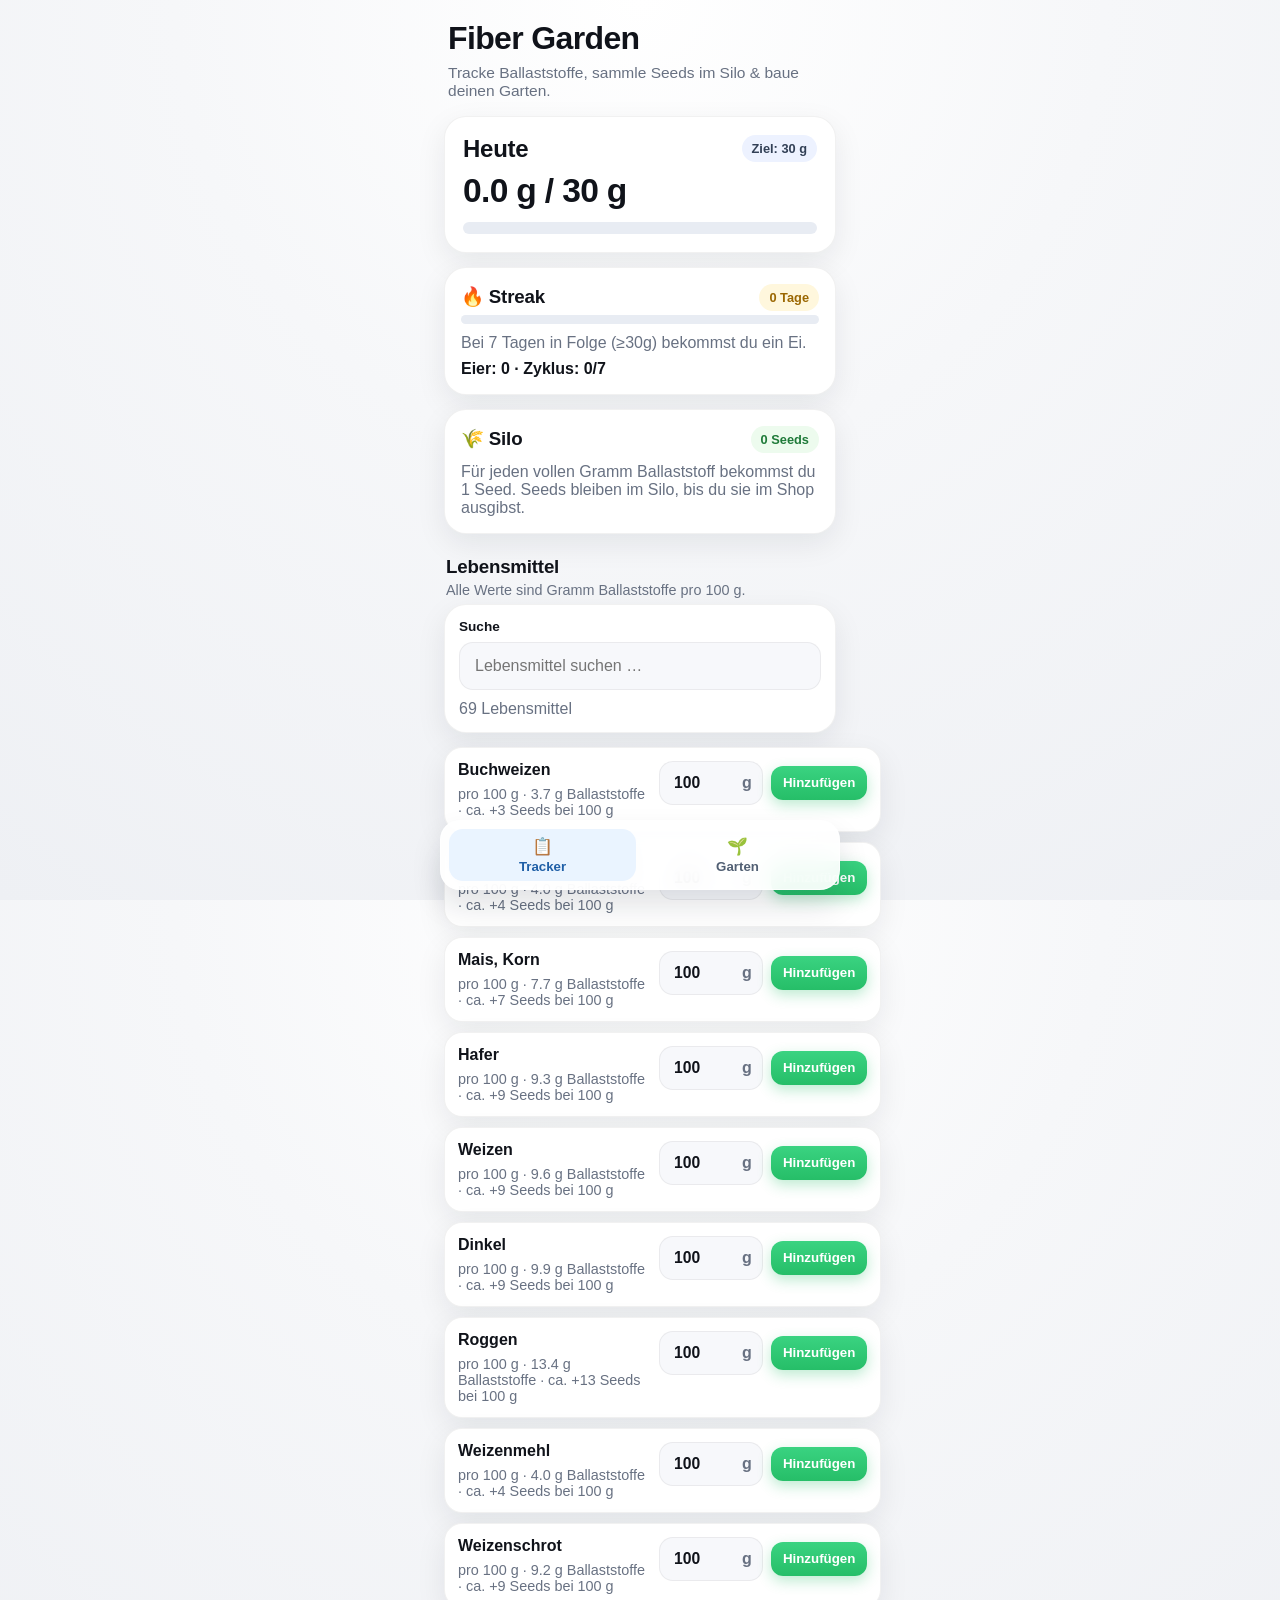
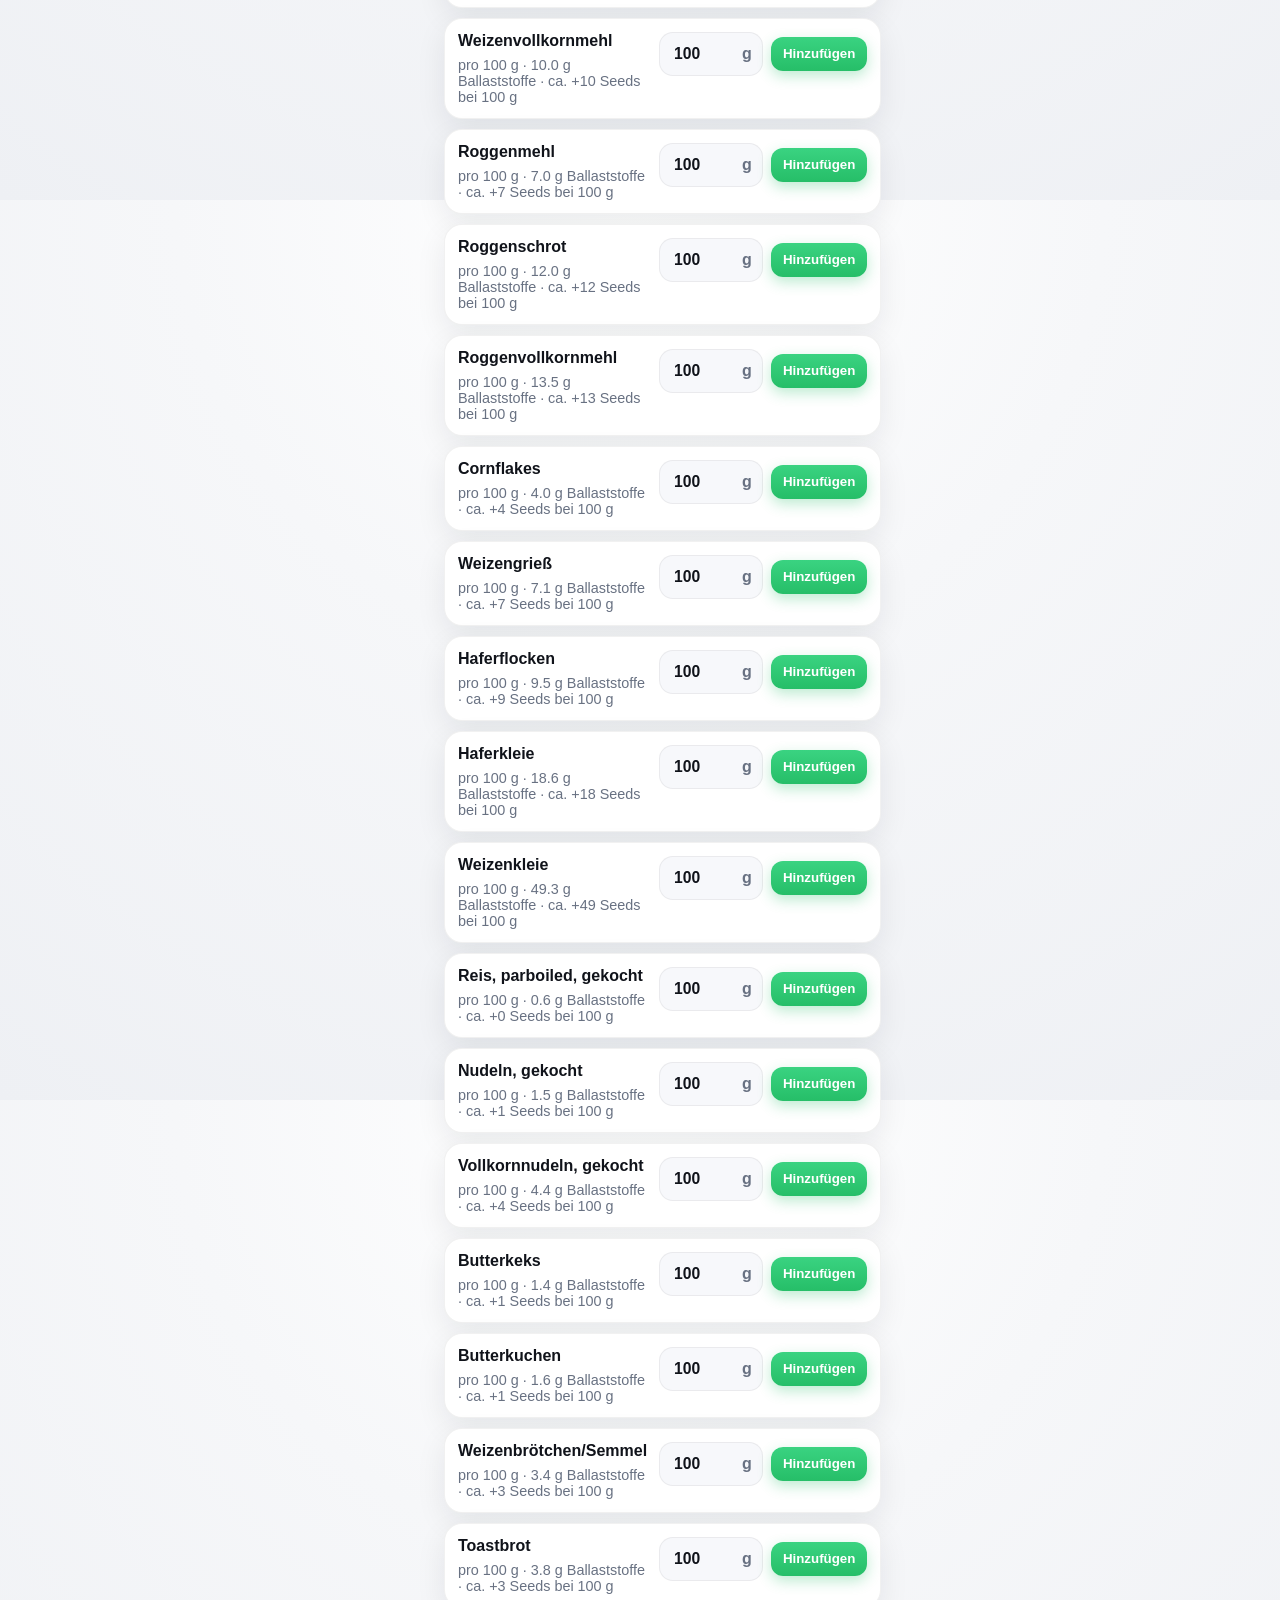
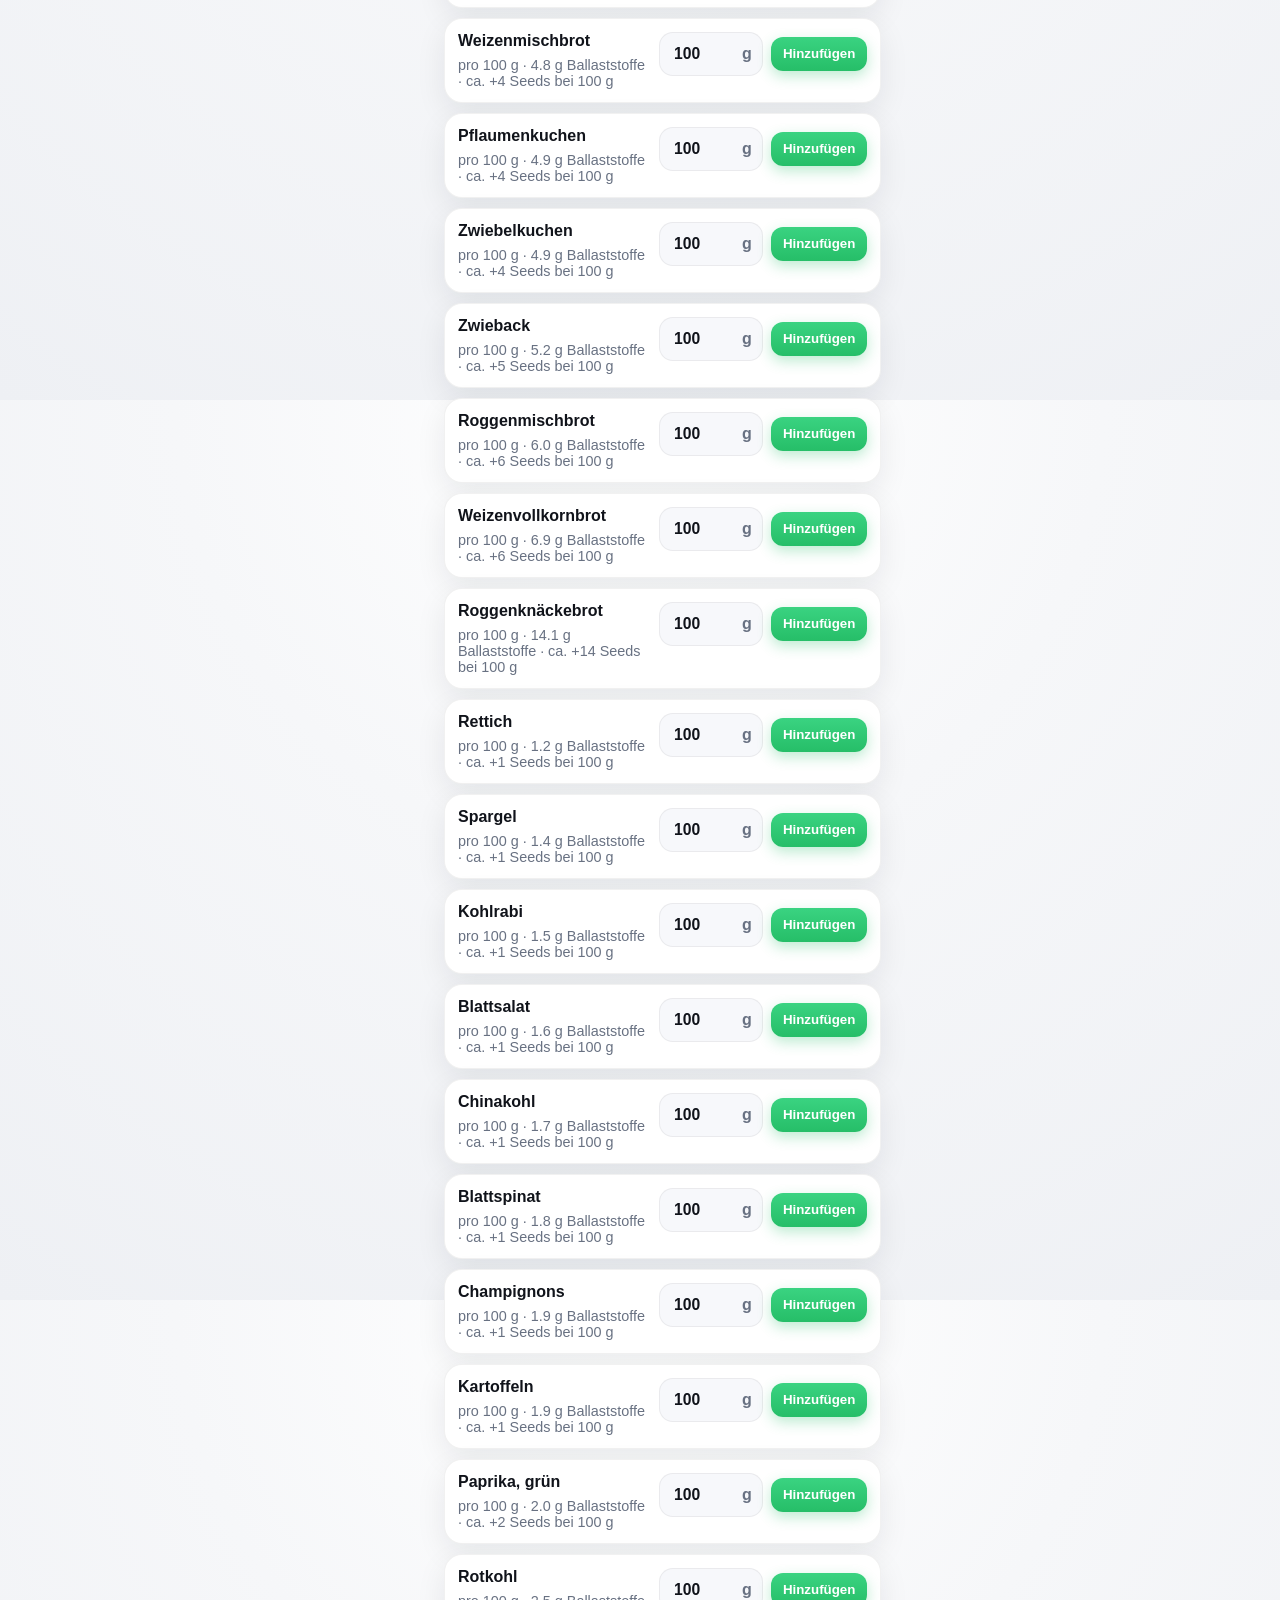
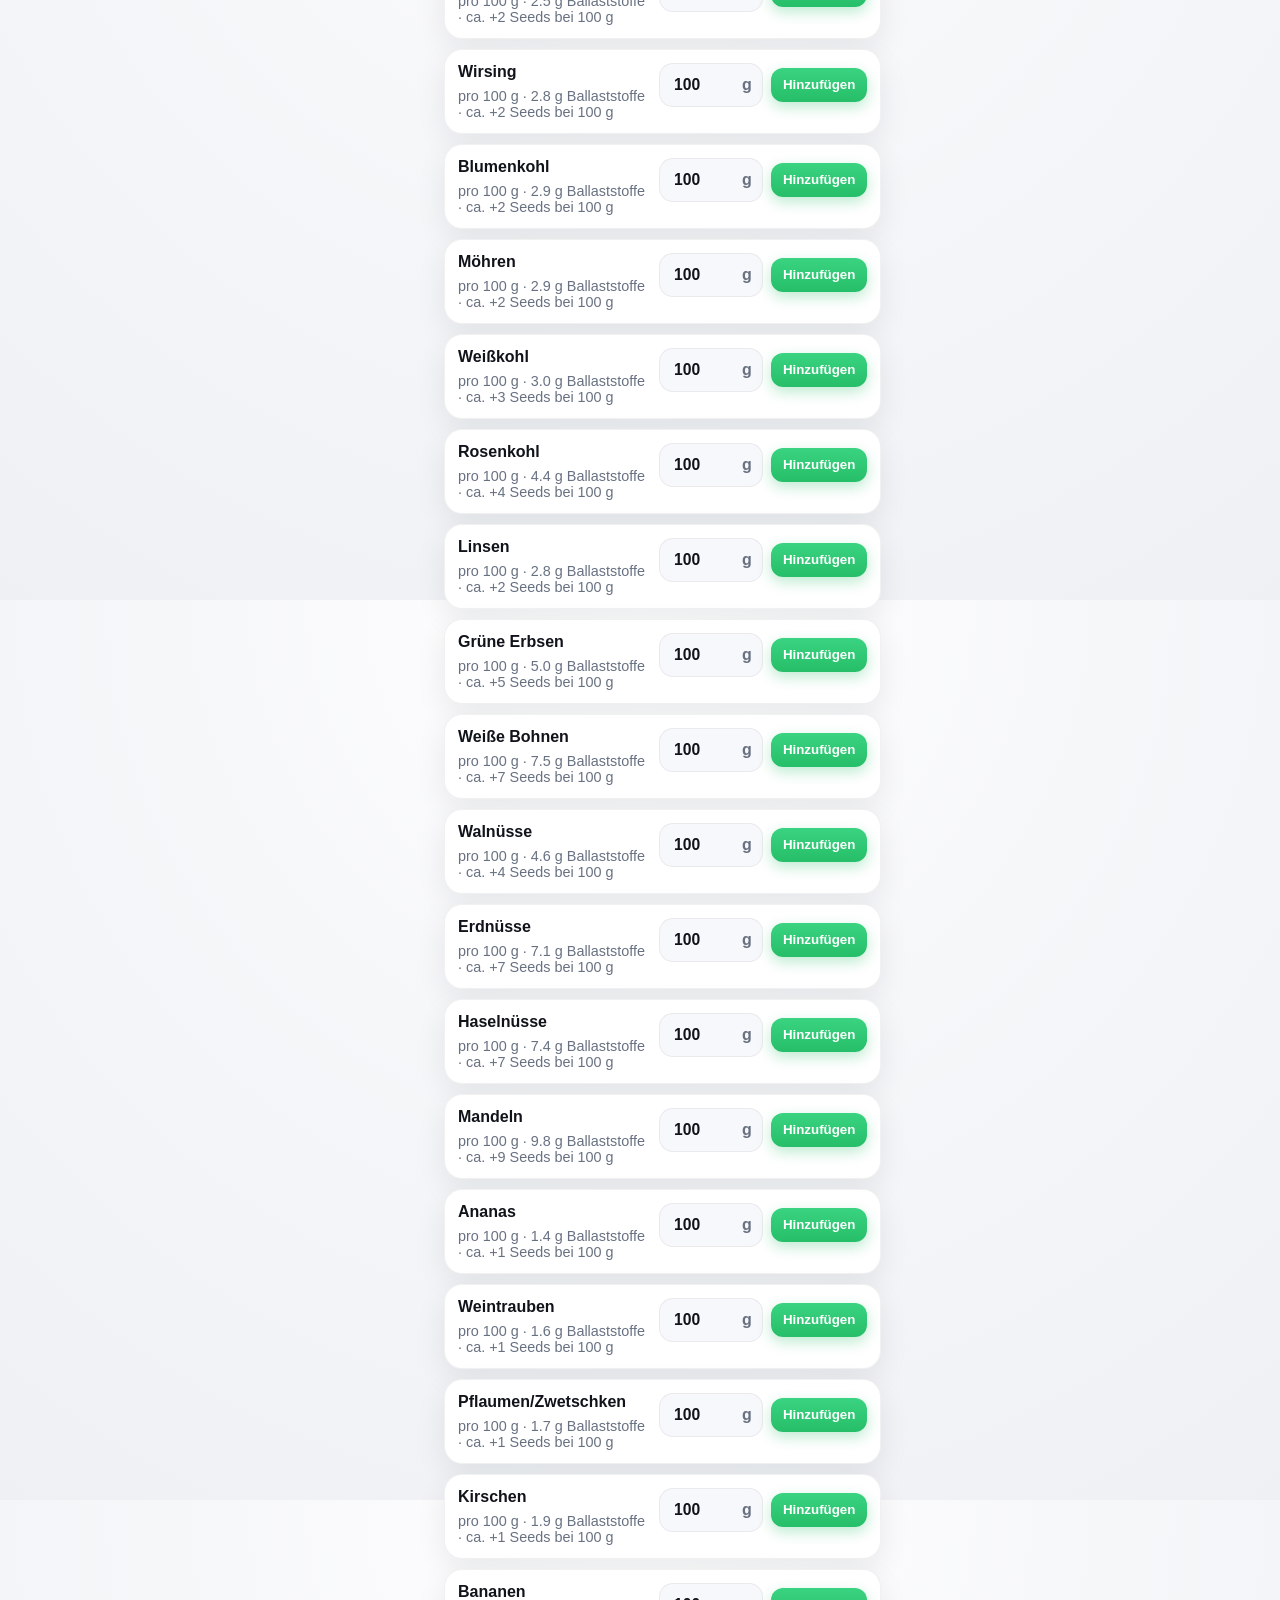
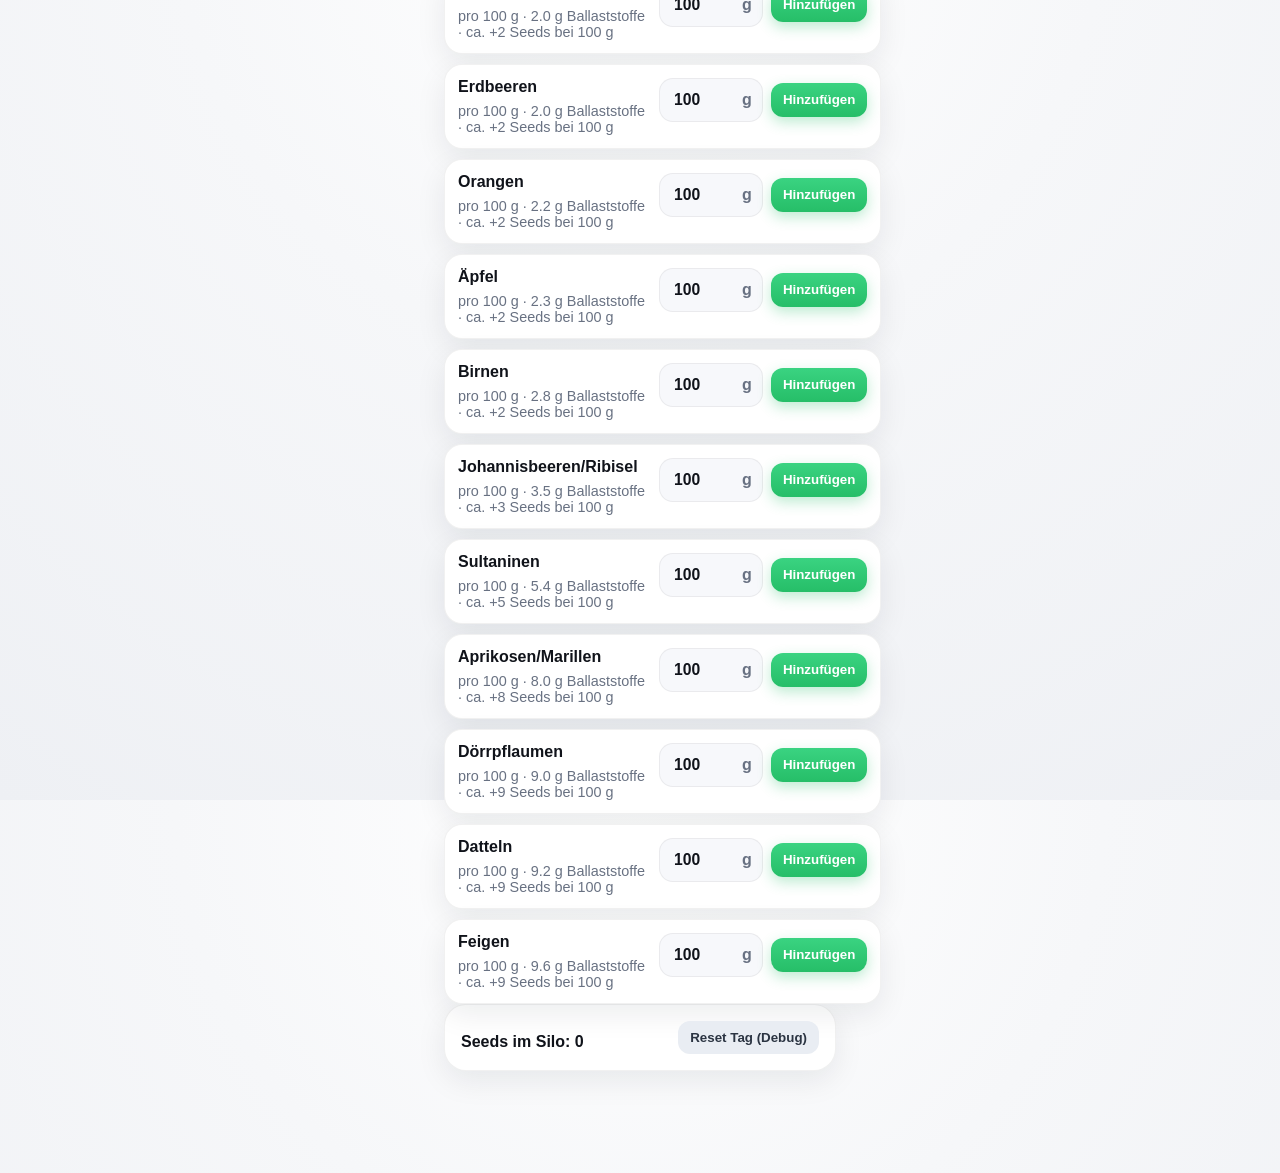
==== commit 5d2d016a: "Restore tracker in web demo" ====
--- a/docs/index.html
+++ b/docs/index.html
@@ -2,90 +2,168 @@
 <html lang="de">
   <head>
     <meta charset="UTF-8" />
-    <meta name="viewport" content="width=device-width, initial-scale=1.0" />
+    <meta name="viewport" content="width=device-width, initial-scale=1, viewport-fit=cover" />
     <title>Fiber Garden</title>
     <link rel="stylesheet" href="styles.css" />
   </head>
   <body>
-    <div class="app-shell">
-      <header class="app-header card">
-        <div>
-          <p class="eyebrow">Digital Garden Game</p>
-          <h1>Fiber Garden</h1>
-          <p class="subtitle">Kaufe Pflanzen mit Seeds, Tiere mit Eggs und gestalte deinen Garten frei.</p>
-        </div>
-        <button id="edit-toggle" class="btn btn-secondary">Edit: Aus</button>
+    <div class="phone-shell">
+      <header class="topbar">
+        <h1>Fiber Garden</h1>
+        <p>Tracke Ballaststoffe, sammle Seeds im Silo & baue deinen Garten.</p>
       </header>
 
-      <main class="layout-grid">
-        <section class="panel-stack">
-          <article class="card stats-card">
-            <div class="currency-pill seeds">🌱 <span id="seed-count">150</span> Seeds</div>
-            <div class="currency-pill eggs">🥚 <span id="egg-count">8</span> Eggs</div>
-            <p class="muted">Wähle links ein Element und platziere es per Klick im Garten. Im Edit-Modus kannst du Objekte verschieben oder entfernen.</p>
+      <main class="content">
+        <section id="tracker-tab" class="tab-panel active" aria-label="Tracker">
+          <article class="card hero-card">
+            <div class="title-row">
+              <h2>Heute</h2>
+              <span class="chip" id="daily-goal-chip">Ziel: 30 g</span>
+            </div>
+            <p id="daily-fiber-display" class="hero-number">0.0 g / 30 g</p>
+            <div class="progress-track" role="progressbar" aria-valuemin="0" aria-valuemax="30" aria-valuenow="0" aria-label="Daily Fiber Fortschritt">
+              <div id="daily-progress-bar" class="progress-fill"></div>
+            </div>
           </article>
 
-          <article class="card shop-card">
-            <div class="section-heading">
-              <h2>Pflanzen-Shop</h2>
-              <span class="chip">Seeds</span>
+          <article class="card streak-card">
+            <div class="title-row">
+              <h3>🔥 Streak</h3>
+              <span id="streak-days" class="chip chip-warm">0 Tage</span>
             </div>
-            <div id="plants-shop" class="shop-grid"></div>
+            <div class="progress-track progress-track-thin">
+              <div id="streak-progress-bar" class="progress-fill progress-egg"></div>
+            </div>
+            <p class="muted">Bei 7 Tagen in Folge (≥30g) bekommst du ein Ei.</p>
+            <p id="egg-display" class="meta-strong">Eier: 0 · Zyklus: 0/7</p>
           </article>
 
-          <article class="card shop-card">
-            <div class="section-heading">
-              <h2>Tier-Shop</h2>
-              <span class="chip eggs">Eggs</span>
+          <article class="card silo-card">
+            <div class="title-row">
+              <h3>🌾 Silo</h3>
+              <span id="seed-chip" class="chip chip-green">0 Seeds</span>
             </div>
-            <div id="animals-shop" class="shop-grid"></div>
+            <p class="muted">Für jeden vollen Gramm Ballaststoff bekommst du 1 Seed. Seeds bleiben im Silo, bis du sie im Shop ausgibst.</p>
+          </article>
+
+          <section class="section-head section-head-inline section-head-search">
+            <div>
+              <h3>Lebensmittel</h3>
+              <p class="section-subtitle">Alle Werte sind Gramm Ballaststoffe pro 100 g.</p>
+            </div>
+          </section>
+
+          <article class="card search-card">
+            <label class="search-label" for="food-search">Suche</label>
+            <input id="food-search" class="search-input" type="search" placeholder="Lebensmittel suchen …" autocomplete="off" />
+            <p id="food-search-meta" class="muted search-meta">69 Lebensmittel</p>
+          </article>
+
+          <div id="foods-list" class="stack"></div>
+
+          <article class="card mini-footer">
+            <p id="seed-display" class="meta-strong">Seeds im Silo: 0</p>
+            <button id="reset-day-btn" class="btn btn-secondary">Reset Tag (Debug)</button>
           </article>
         </section>
 
-        <section class="panel-stack garden-column">
-          <article class="card garden-card">
-            <div class="section-heading">
-              <div>
-                <p class="eyebrow">Dein Garten</p>
-                <h2>Freies Platzieren</h2>
-              </div>
-              <button id="clear-garden" class="btn btn-ghost">Alles entfernen</button>
+        <section id="garden-tab" class="tab-panel" aria-label="Garten">
+          <article class="garden-hud card glass-card">
+            <div class="pill-row">
+              <span id="seed-pill" class="pill">🌱 Silo: 0</span>
+              <span id="egg-pill" class="pill">🥚 Eier: 0</span>
             </div>
-
-            <div id="status-banner" class="status-banner">Wähle im Shop ein Element aus, um es zu platzieren.</div>
-
-            <div id="garden-scene" class="garden-scene" aria-label="Garten-Spielfeld">
-              <div class="pond" aria-hidden="true">
-                <div class="lily-pad pad-one"></div>
-                <div class="lily-pad pad-two"></div>
-                <div class="water-flower"></div>
-              </div>
-              <div class="scene-glow"></div>
+            <div class="garden-hud-actions">
+              <button id="edit-garden-btn" class="btn btn-secondary">Bearbeiten</button>
             </div>
           </article>
 
-          <article class="card inspector-card">
-            <div class="section-heading">
-              <h2>Auswahl</h2>
-              <span id="selected-mode" class="chip subtle">Kein Objekt</span>
+          <article class="card" id="gate-card"></article>
+
+          <article class="garden-diorama card">
+            <div id="edit-toolbar" class="edit-toolbar hidden">
+              <p id="edit-status" class="muted edit-status">Wähle ein Objekt und dann eine Position im Garten.</p>
+              <div class="edit-actions">
+                <button id="place-item-btn" class="btn btn-primary" disabled>Platzieren</button>
+                <button id="cancel-edit-btn" class="btn btn-ghost">Abbrechen</button>
+              </div>
             </div>
-            <div id="selection-details" class="selection-panel empty">
-              Noch nichts ausgewählt. Aktiviere <strong>Edit</strong> und klicke ein Element im Garten an.
+
+            <div id="garden-viewport" class="garden-viewport" aria-label="Gartenraum">
+              <div id="garden-scene" class="garden-scene">
+                <div class="sky-layer"></div>
+                <div class="sun-glow"></div>
+                <div class="cloud cloud-a"></div>
+                <div class="cloud cloud-b"></div>
+                <div class="room-back-wall"></div>
+                <div class="room-side-wall room-left-wall"></div>
+                <div class="room-side-wall room-right-wall"></div>
+                <div class="far-hills"></div>
+                <div class="scene-sparkles sparkle-a"></div>
+                <div class="scene-sparkles sparkle-b"></div>
+                <div class="scene-birds bird-a"></div>
+                <div class="scene-birds bird-b"></div>
+                <div class="garden-island-shadow"></div>
+                <div class="room-floor-rim"></div>
+                <div class="garden-island"></div>
+                <div class="garden-path main-lane"></div>
+                <div class="garden-path side-lane"></div>
+                <div class="garden-pond"></div>
+                <div class="garden-flowerbed flowerbed-a"></div>
+                <div class="garden-flowerbed flowerbed-b"></div>
+                <div class="garden-rock rock-a"></div>
+                <div class="garden-rock rock-b"></div>
+                <div class="grass-clump grass-a"></div>
+                <div class="grass-clump grass-b"></div>
+                <div class="grass-clump grass-c"></div>
+                <div class="pen-fence fence-back"></div>
+                <div class="pen-fence fence-left"></div>
+                <div class="pen-fence fence-right"></div>
+                <div class="pen-fence fence-front"></div>
+                <div class="mini-barn barn-left"></div>
+                <div class="mini-barn barn-right"></div>
+                <div class="hay-bale hay-a"></div>
+                <div class="hay-bale hay-b"></div>
+                <div class="garden-foreground"></div>
+                <div class="room-corner room-corner-left"></div>
+                <div class="room-corner room-corner-right"></div>
+                <div class="garden-scene-hint">Cozy paddock view</div>
+                <div id="garden-grid" class="garden-grid hidden"></div>
+                <div id="garden-empty-overlay" class="garden-empty-overlay hidden"></div>
+                <div id="garden-objects" class="garden-objects"></div>
+              </div>
             </div>
           </article>
+
+          <section class="section-head">
+            <h3>Shop – Pflanzen</h3>
+          </section>
+          <div id="shop-list" class="stack"></div>
+
+          <section class="section-head">
+            <h3>Tiere (Eier)</h3>
+          </section>
+          <div id="animals-list" class="stack"></div>
+
+          <section class="section-head section-head-inline">
+            <h3>Dein Garten (Liste)</h3>
+            <button id="clear-garden-btn" class="btn btn-ghost">Alles entfernen</button>
+          </section>
+          <div id="placed-list" class="stack"></div>
         </section>
       </main>
+
+      <nav class="tabbar" aria-label="Tabs">
+        <button class="tab-button active" data-tab="tracker" aria-label="Tracker Tab">
+          <span class="tab-icon">📋</span>
+          <span class="tab-label">Tracker</span>
+        </button>
+        <button class="tab-button" data-tab="garden" aria-label="Garten Tab">
+          <span class="tab-icon">🌱</span>
+          <span class="tab-label">Garten</span>
+        </button>
+      </nav>
     </div>
-
-    <template id="shop-item-template">
-      <button class="shop-item" type="button">
-        <div class="shop-art"></div>
-        <div>
-          <strong class="shop-name"></strong>
-          <p class="shop-price"></p>
-        </div>
-      </button>
-    </template>
 
     <script src="app.js"></script>
   </body>
--- a/docs/styles.css
+++ b/docs/styles.css
@@ -1,364 +1,855 @@
 :root {
-  --bg: #eef1e5;
-  --card: rgba(255, 255, 255, 0.88);
-  --card-strong: #ffffff;
-  --text: #243127;
-  --muted: #617066;
-  --line: rgba(51, 80, 44, 0.12);
-  --shadow: 0 24px 80px rgba(71, 88, 49, 0.16);
-  --radius: 28px;
-  --green-1: #edf79d;
-  --green-2: #b9d84c;
-  --green-3: #73a93a;
-  --brown-1: #8d633d;
-  --brown-2: #6c4a28;
-  --water-1: #78d7ef;
-  --water-2: #2798c7;
-  --rose: #ff8faa;
-  --olive: #d7ee8d;
-  --bamboo: #9fd447;
-  --cat: #f4b26d;
-  --dog: #e3a557;
-  --deer: #ba763f;
+  --bg: #f1f3f6;
+  --card: rgba(255, 255, 255, 0.9);
+  --card-solid: #ffffff;
+  --card-muted: #f7f8fb;
+  --text: #10131a;
+  --muted: #687182;
+  --green: #28c76f;
+  --green-2: #14b363;
+  --amber: #ffc83d;
+  --blue-soft: #eaf4ff;
+  --stroke: rgba(16, 19, 26, 0.06);
+  --shadow: 0 10px 30px rgba(15, 23, 42, 0.08);
+  --radius-card: 22px;
+  --radius-pill: 999px;
 }
 
 * { box-sizing: border-box; }
+html, body { height: 100%; }
 body {
   margin: 0;
-  min-height: 100vh;
-  font-family: "Segoe UI", Inter, system-ui, sans-serif;
+  background: radial-gradient(circle at top, #ffffff 0%, #f6f7f9 42%, #eef0f4 100%);
   color: var(--text);
-  background:
-    radial-gradient(circle at top, #fbfcf8 0%, #edf1e0 48%, #dde5ca 100%);
-}
-
-button { font: inherit; }
-
-.app-shell {
-  max-width: 1440px;
+  font-family: "SF Pro Text", "SF Pro Display", -apple-system, BlinkMacSystemFont, "Segoe UI", Roboto, Arial, sans-serif;
+  -webkit-font-smoothing: antialiased;
+  text-rendering: optimizeLegibility;
+}
+
+.phone-shell {
+  width: min(100%, 420px);
   margin: 0 auto;
-  padding: 24px;
-}
-
-.layout-grid {
-  display: grid;
-  grid-template-columns: 360px minmax(0, 1fr);
-  gap: 24px;
-  align-items: start;
-}
-
-.panel-stack { display: grid; gap: 20px; }
+  min-height: 100dvh;
+  display: flex;
+  flex-direction: column;
+  padding-bottom: calc(88px + env(safe-area-inset-bottom));
+}
+
+.topbar { padding: 22px 18px 10px; }
+.topbar h1 {
+  margin: 0;
+  letter-spacing: -0.02em;
+  font-size: 2rem;
+  line-height: 1.05;
+}
+.topbar p {
+  margin: 8px 0 0;
+  color: var(--muted);
+  font-size: 0.97rem;
+}
+
+.content { padding: 6px 14px 0; }
+.tab-panel { display: none; }
+.tab-panel.active { display: block; animation: fadeIn 180ms ease; }
+
+@keyframes fadeIn {
+  from { opacity: 0; transform: translateY(4px); }
+  to { opacity: 1; transform: translateY(0); }
+}
+
 .card {
-  background: var(--card);
-  border: 1px solid rgba(255,255,255,0.75);
-  border-radius: var(--radius);
+  background: var(--card-solid);
+  border-radius: var(--radius-card);
   box-shadow: var(--shadow);
-  backdrop-filter: blur(16px);
-}
-
-.app-header {
-  margin-bottom: 24px;
-  padding: 22px 24px;
+  border: 1px solid var(--stroke);
+  padding: 16px;
+  margin-bottom: 14px;
+}
+.glass-card {
+  background: rgba(255, 255, 255, 0.76);
+  backdrop-filter: blur(12px);
+}
+
+.hero-card { padding: 18px; }
+.hero-number {
+  margin: 10px 0 14px;
+  font-size: 2.1rem;
+  line-height: 1.05;
+  letter-spacing: -0.02em;
+  font-weight: 760;
+}
+
+.title-row {
   display: flex;
+  align-items: center;
   justify-content: space-between;
-  align-items: flex-start;
-  gap: 16px;
-}
-
-.eyebrow {
-  margin: 0 0 6px;
-  text-transform: uppercase;
-  letter-spacing: 0.14em;
-  font-size: 0.78rem;
-  color: #75856d;
-  font-weight: 700;
-}
-
-h1, h2, p { margin-top: 0; }
-h1 { margin-bottom: 8px; font-size: clamp(2.2rem, 4vw, 3.7rem); }
-h2 { margin-bottom: 0; font-size: 1.4rem; }
-.subtitle, .muted { color: var(--muted); }
-
-.stats-card, .shop-card, .inspector-card, .garden-card { padding: 20px; }
-.stats-card { display: grid; gap: 14px; }
-.currency-pill {
-  display: inline-flex;
-  width: fit-content;
+  gap: 8px;
+}
+.title-row h2,
+.title-row h3 { margin: 0; letter-spacing: -0.01em; }
+
+.chip {
+  background: #edf2ff;
+  color: #324056;
+  border-radius: var(--radius-pill);
+  padding: 6px 10px;
+  font-size: 0.8rem;
+  font-weight: 650;
+}
+.chip-warm { background: #fff7dd; color: #9b6702; }
+.chip-green { background: #edfbee; color: #1f7a39; }
+
+.progress-track {
+  width: 100%;
+  height: 12px;
+  border-radius: var(--radius-pill);
+  background: #e8ecf3;
+  overflow: hidden;
+}
+.progress-track-thin { height: 9px; margin-top: 4px; }
+.progress-fill {
+  width: 0;
+  height: 100%;
+  background: linear-gradient(90deg, #65e18f 0%, var(--green) 80%, var(--green-2) 100%);
+  transition: width 280ms ease;
+}
+.progress-egg { background: linear-gradient(90deg, #ffe793 0%, #ffd257 60%, var(--amber) 100%); }
+
+.muted { margin: 10px 0 0; color: var(--muted); }
+.meta-strong { margin: 8px 0 0; font-weight: 640; }
+
+.section-head { padding: 8px 2px 6px; }
+.section-head h3 { margin: 0; letter-spacing: -0.01em; }
+.section-head-inline {
+  display: flex;
   align-items: center;
+  justify-content: space-between;
   gap: 10px;
-  padding: 12px 16px;
-  border-radius: 999px;
-  font-weight: 800;
-  background: rgba(222, 240, 180, 0.9);
-}
-.currency-pill.eggs, .chip.eggs { background: #fff2bf; }
-
-.section-heading {
+}
+.section-head-search { align-items: flex-end; }
+.section-subtitle {
+  margin: 4px 0 0;
+  color: var(--muted);
+  font-size: 0.9rem;
+}
+
+.search-card { padding: 14px; }
+.search-label {
+  display: block;
+  font-size: 0.85rem;
+  font-weight: 650;
+  margin-bottom: 8px;
+}
+.search-input {
+  width: 100%;
+  border: 1px solid var(--stroke);
+  background: var(--card-muted);
+  border-radius: 14px;
+  padding: 14px 15px;
+  font-size: 1rem;
+  color: var(--text);
+  outline: none;
+}
+.search-input:focus {
+  border-color: rgba(31, 95, 167, 0.35);
+  box-shadow: 0 0 0 4px rgba(31, 95, 167, 0.08);
+}
+.search-meta { margin-top: 10px; }
+
+.stack { display: grid; gap: 10px; }
+.food-item,
+.shop-item,
+.placed-item {
+  background: var(--card-solid);
+  border-radius: 18px;
+  border: 1px solid var(--stroke);
+  box-shadow: var(--shadow);
+  padding: 13px;
+}
+
+.food-top,
+.shop-top,
+.placed-top,
+.garden-hud {
   display: flex;
+  gap: 12px;
   justify-content: space-between;
   align-items: center;
-  gap: 16px;
-  margin-bottom: 16px;
-}
-
-.shop-grid {
+}
+
+.sr-only {
+  position: absolute;
+  width: 1px;
+  height: 1px;
+  padding: 0;
+  margin: -1px;
+  overflow: hidden;
+  clip: rect(0, 0, 0, 0);
+  white-space: nowrap;
+  border: 0;
+}
+
+.food-top-input { align-items: flex-start; }
+.food-copy { flex: 1; min-width: 0; }
+.food-form {
+  display: flex;
+  align-items: center;
+  gap: 8px;
+}
+.gram-field-wrap {
+  display: inline-flex;
+  align-items: center;
+  gap: 6px;
+  padding: 0 10px 0 12px;
+  min-height: 44px;
+  border-radius: 14px;
+  border: 1px solid var(--stroke);
+  background: var(--card-muted);
+}
+.gram-input {
+  width: 64px;
+  border: 0;
+  outline: none;
+  background: transparent;
+  color: var(--text);
+  font-size: 0.98rem;
+  font-weight: 650;
+}
+.gram-input::-webkit-outer-spin-button,
+.gram-input::-webkit-inner-spin-button {
+  -webkit-appearance: none;
+  margin: 0;
+}
+.gram-suffix { color: var(--muted); font-weight: 650; }
+
+.food-title,
+.shop-title,
+.placed-title {
+  font-weight: 700;
+  font-size: 1rem;
+  margin: 0;
+}
+.food-subline,
+.shop-subline,
+.placed-subline {
+  margin: 7px 0 0;
+  color: var(--muted);
+  font-size: 0.9rem;
+}
+
+.btn {
+  appearance: none;
+  border: 0;
+  border-radius: 12px;
+  font-weight: 650;
+  padding: 10px 12px;
+  line-height: 1;
+  cursor: pointer;
+  white-space: nowrap;
+}
+.btn:disabled { opacity: 0.45; cursor: not-allowed; }
+.btn-primary {
+  background: linear-gradient(180deg, #3ad381, #26be68);
+  color: #fff;
+  box-shadow: 0 5px 14px rgba(38, 190, 104, 0.3);
+}
+.btn-secondary { background: #e9edf3; color: #2b3442; }
+.btn-ghost { background: #f1f4f8; color: #4c596c; }
+
+.pill-row { display: flex; flex-wrap: wrap; gap: 8px; }
+.pill {
+  border-radius: var(--radius-pill);
+  background: var(--card-muted);
+  border: 1px solid var(--stroke);
+  padding: 8px 12px;
+  font-weight: 650;
+}
+.garden-hud-actions { margin-left: auto; }
+
+.edit-toolbar {
   display: grid;
-  gap: 12px;
-}
-
-.shop-item {
-  border: 1px solid var(--line);
-  background: linear-gradient(180deg, rgba(255,255,255,.95), rgba(242,247,235,.95));
+  gap: 10px;
+  margin-bottom: 14px;
+  padding: 12px;
+  border-radius: 16px;
+  background: linear-gradient(180deg, rgba(243, 248, 255, 0.88), rgba(248, 251, 255, 0.86));
+  border: 1px solid rgba(31, 95, 167, 0.08);
+  animation: fadeIn 180ms ease;
+}
+.edit-toolbar.hidden { display: none; }
+.edit-actions { display: flex; gap: 8px; }
+.edit-status { margin: 0; }
+
+.garden-diorama {
+  padding: 12px;
+  overflow: hidden;
+  background: linear-gradient(180deg, #fcf7ef 0%, #f4eee3 100%);
+}
+.garden-viewport {
+  position: relative;
+  height: 380px;
+  border-radius: 28px;
+  overflow: hidden;
+  background: linear-gradient(180deg, #cbe2ff 0%, #e8f2ff 34%, #fbf7ef 100%);
+  border: 1px solid rgba(255,255,255,0.45);
+  box-shadow: inset 0 -30px 40px rgba(97, 73, 33, 0.06);
+  touch-action: none;
+  user-select: none;
+}
+.garden-scene {
+  position: absolute;
+  inset: 0;
+  transform: translate3d(var(--camera-x, 0px), var(--camera-y, 0px), 0);
+  transition: transform 180ms ease;
+}
+.garden-viewport.dragging .garden-scene { transition: none; }
+.sky-layer,
+.sun-glow,
+.cloud,
+.far-hills,
+.room-back-wall,
+.room-side-wall,
+.room-floor-rim,
+.garden-island-shadow,
+.garden-island,
+.garden-path,
+.garden-pond,
+.garden-flowerbed,
+.scene-sparkles,
+.garden-grid,
+.garden-objects { position: absolute; }
+
+.sky-layer {
+  inset: 0;
+  background: linear-gradient(180deg, rgba(217, 241, 255, 0.9), rgba(244, 251, 255, 0.75));
+}
+.sun-glow {
+  width: 150px;
+  height: 150px;
+  right: -24px;
+  top: -18px;
+  border-radius: 50%;
+  background: radial-gradient(circle, rgba(255, 224, 126, 0.8), rgba(255, 224, 126, 0));
+}
+.cloud {
+  height: 24px;
+  border-radius: 999px;
+  background: rgba(255, 255, 255, 0.85);
+  filter: blur(0.3px);
+}
+.cloud::before,
+.cloud::after {
+  content: "";
+  position: absolute;
+  background: inherit;
+  border-radius: inherit;
+}
+.cloud-a {
+  width: 84px;
+  left: 38px;
+  top: 36px;
+  animation: cloudFloat 16s ease-in-out infinite;
+}
+.cloud-a::before { width: 32px; height: 32px; left: 10px; top: -10px; }
+.cloud-a::after { width: 26px; height: 26px; right: 10px; top: -7px; }
+.cloud-b {
+  width: 62px;
+  right: 62px;
+  top: 74px;
+  opacity: 0.86;
+  animation: cloudFloat 20s ease-in-out infinite reverse;
+}
+.cloud-b::before { width: 22px; height: 22px; left: 8px; top: -8px; }
+.cloud-b::after { width: 18px; height: 18px; right: 8px; top: -5px; }
+@keyframes cloudFloat {
+  0%, 100% { transform: translateX(0); }
+  50% { transform: translateX(10px); }
+}
+.far-hills {
+  left: -8%;
+  right: -8%;
+  height: 140px;
+  bottom: 132px;
+  background:
+    radial-gradient(120px 68px at 18% 88%, #b3e7b8, transparent 70%),
+    radial-gradient(150px 90px at 48% 92%, #9cdaa7, transparent 72%),
+    radial-gradient(130px 76px at 78% 88%, #bde9c6, transparent 70%);
+}
+.scene-sparkles {
+  width: 8px;
+  height: 8px;
+  border-radius: 50%;
+  background: rgba(255,255,255,0.8);
+  box-shadow: 14px 18px 0 rgba(255,255,255,0.4), -16px 38px 0 rgba(255,255,255,0.35), 56px 12px 0 rgba(255,255,255,0.3);
+  opacity: 0.6;
+  animation: sparkleDrift 8s linear infinite;
+}
+.sparkle-a { left: 64px; top: 120px; }
+.sparkle-b { right: 74px; top: 146px; animation-delay: -4s; }
+@keyframes sparkleDrift {
+  0%,100% { transform: translateY(0); opacity: 0.4; }
+  50% { transform: translateY(-8px); opacity: 0.8; }
+}
+.garden-island-shadow {
+  width: 284px;
+  height: 126px;
+  left: 50%;
+  bottom: 38px;
+  transform: translateX(-50%);
+  border-radius: 50%;
+  background: radial-gradient(circle, rgba(54, 76, 45, 0.26) 0%, rgba(54, 76, 45, 0.04) 70%, transparent 76%);
+  filter: blur(12px);
+}
+.garden-island {
+  width: 280px;
+  height: 168px;
+  left: 50%;
+  bottom: 52px;
+  transform: translateX(-50%) rotateX(63deg) rotateZ(-8deg);
+  border-radius: 42% 58% 48% 52% / 52% 44% 56% 48%;
+  background:
+    radial-gradient(circle at 20% 24%, rgba(164, 229, 144, 0.82), rgba(154, 241, 171, 0) 24%),
+    radial-gradient(circle at 68% 56%, rgba(255,255,255,0.18), rgba(255,255,255,0) 32%),
+    linear-gradient(180deg, #a6d273, #8cbc61 58%, #6e9b48 100%);
+  box-shadow:
+    inset 0 8px 22px rgba(255,255,255,0.24),
+    inset 0 -22px 28px rgba(88, 90, 33, 0.24),
+    0 24px 32px rgba(63, 50, 22, 0.18);
+}
+.garden-path {
+  width: 120px;
+  height: 46px;
+  left: 51%;
+  bottom: 112px;
+  transform: translateX(-50%) rotateX(63deg) rotateZ(-10deg);
+  border-radius: 999px;
+  background: linear-gradient(180deg, rgba(245, 233, 201, 0.95), rgba(214, 188, 146, 0.9));
+  box-shadow: inset 0 -5px 10px rgba(129, 98, 58, 0.2);
+}
+.garden-pond {
+  width: 70px;
+  height: 42px;
+  left: calc(50% + 68px);
+  bottom: 106px;
+  transform: translateX(-50%) rotateX(63deg) rotateZ(-10deg);
+  border-radius: 50%;
+  background: linear-gradient(180deg, rgba(114, 220, 255, 0.92), rgba(54, 154, 225, 0.92));
+  box-shadow: inset 0 3px 10px rgba(255, 255, 255, 0.22);
+}
+.scene-birds {
+  position: absolute;
+  width: 34px;
+  height: 14px;
+  border-top: 2px solid rgba(69, 103, 132, 0.7);
+  border-radius: 50%;
+  opacity: 0.55;
+}
+.scene-birds::after {
+  content: "";
+  position: absolute;
+  width: 34px;
+  height: 14px;
+  left: 16px;
+  top: -2px;
+  border-top: 2px solid rgba(69, 103, 132, 0.7);
+  border-radius: 50%;
+}
+.bird-a { left: 110px; top: 58px; animation: birdFloat 9s ease-in-out infinite; }
+.bird-b { right: 112px; top: 112px; transform: scale(0.8); animation: birdFloat 11s ease-in-out infinite reverse; }
+@keyframes birdFloat {
+  0%,100% { transform: translateX(0) translateY(0); }
+  50% { transform: translateX(8px) translateY(-4px); }
+}
+.garden-rock,
+.grass-clump,
+.garden-foreground,
+.garden-empty-overlay { position: absolute; }
+
+.pen-fence,
+.mini-barn,
+.hay-bale { position: absolute; }
+.pen-fence {
+  background: repeating-linear-gradient(90deg, #8a6439 0 10px, #cfa36f 10px 14px);
+  border-radius: 10px;
+  box-shadow: inset 0 -2px 0 rgba(72, 48, 22, 0.18);
+}
+.fence-back {
+  left: 82px;
+  bottom: 168px;
+  width: 194px;
+  height: 10px;
+  transform: rotateX(63deg) rotateZ(-8deg);
+}
+.fence-front {
+  left: 100px;
+  bottom: 78px;
+  width: 170px;
+  height: 10px;
+  transform: rotateX(63deg) rotateZ(-8deg);
+}
+.fence-left {
+  left: 86px;
+  bottom: 112px;
+  width: 12px;
+  height: 102px;
+  transform: skewY(38deg);
+}
+.fence-right {
+  right: 88px;
+  bottom: 104px;
+  width: 12px;
+  height: 112px;
+  transform: skewY(-38deg);
+}
+.mini-barn {
+  width: 52px;
+  height: 44px;
+  border-radius: 8px 8px 12px 12px;
+  background: linear-gradient(180deg, #d2bf87, #b89a62);
+  box-shadow: 0 10px 18px rgba(97, 69, 31, 0.18);
+}
+.mini-barn::before {
+  content: "";
+  position: absolute;
+  left: -4px;
+  right: -4px;
+  top: -12px;
+  height: 18px;
+  border-radius: 8px;
+  background: linear-gradient(180deg, #d87054, #b34b3d);
+  transform: skewX(-24deg);
+}
+.barn-left { left: 88px; bottom: 126px; transform: scale(0.95); }
+.barn-right { right: 84px; bottom: 122px; transform: scale(0.9); }
+.hay-bale {
+  width: 26px;
+  height: 18px;
+  border-radius: 6px;
+  background: linear-gradient(180deg, #f4de82, #d6b24e);
+  box-shadow: inset 0 -3px 4px rgba(119, 86, 21, 0.16);
+}
+.hay-a { left: 142px; bottom: 116px; transform: rotate(-6deg); }
+.hay-b { right: 136px; bottom: 98px; transform: rotate(8deg); }
+
+
+.room-back-wall,
+.room-side-wall,
+.room-floor-rim,
+.room-corner,
+.garden-scene-hint { position: absolute; }
+.room-back-wall {
+  left: 50%;
+  top: 82px;
+  width: 286px;
+  height: 118px;
+  transform: translateX(-50%);
+  border-radius: 28px 28px 18px 18px;
+  background: linear-gradient(180deg, rgba(255,255,255,0.92), rgba(232, 239, 228, 0.92));
+  box-shadow: inset 0 -18px 24px rgba(84, 126, 94, 0.12);
+}
+.room-side-wall {
+  top: 126px;
+  width: 96px;
+  height: 156px;
+  background: linear-gradient(180deg, rgba(247,250,253,0.96), rgba(228,236,226,0.96));
+}
+.room-left-wall {
+  left: 16px;
+  transform: skewY(22deg);
+  border-radius: 24px 0 18px 18px;
+}
+.room-right-wall {
+  right: 16px;
+  transform: skewY(-22deg);
+  border-radius: 0 24px 18px 18px;
+}
+.room-floor-rim {
+  width: 302px;
+  height: 184px;
+  left: 50%;
+  bottom: 46px;
+  transform: translateX(-50%) rotateX(63deg) rotateZ(-8deg);
+  border-radius: 44% 56% 48% 52% / 52% 44% 56% 48%;
+  background: linear-gradient(180deg, rgba(182,125,84,0.78), rgba(129,89,60,0.8));
+  box-shadow: 0 18px 28px rgba(58, 34, 16, 0.15);
+}
+.room-corner {
+  width: 24px;
+  height: 48px;
+  bottom: 96px;
+  border-radius: 20px;
+  background: linear-gradient(180deg, rgba(241, 222, 188, 0.95), rgba(191, 152, 113, 0.96));
+  box-shadow: 0 10px 12px rgba(74, 56, 34, 0.1);
+}
+.room-corner-left { left: 78px; transform: rotate(-8deg); }
+.room-corner-right { right: 78px; transform: rotate(8deg); }
+.garden-scene-hint {
+  right: 14px;
+  top: 14px;
+  padding: 6px 10px;
+  border-radius: 999px;
+  background: rgba(255,255,255,0.62);
+  backdrop-filter: blur(8px);
+  color: #5c6c7e;
+  font-size: 0.74rem;
+  font-weight: 650;
+}
+
+.garden-rock {
+  width: 26px;
+  height: 18px;
+  border-radius: 48% 52% 42% 58%;
+  background: linear-gradient(180deg, #f3f5f7, #cfd7df);
+  box-shadow: inset 0 -4px 8px rgba(55, 66, 82, 0.15);
+}
+.rock-a { left: 94px; bottom: 116px; transform: rotate(-12deg); }
+.rock-b { right: 92px; bottom: 146px; transform: rotate(8deg) scale(0.84); }
+.grass-clump {
+  width: 18px;
+  height: 28px;
+  border-radius: 60% 40% 70% 30%;
+  background: linear-gradient(180deg, #8bec99, #3db860);
+  box-shadow: inset 0 -6px 8px rgba(35, 83, 49, 0.18);
+  animation: plantSway 3.8s ease-in-out infinite;
+}
+.grass-a { left: 122px; bottom: 118px; }
+.grass-b { right: 118px; bottom: 103px; animation-delay: -1s; }
+.grass-c { left: 188px; bottom: 88px; transform: scale(0.9); animation-delay: -2s; }
+.garden-foreground {
+  left: -8%;
+  right: -8%;
+  bottom: -10px;
+  height: 92px;
+  background:
+    radial-gradient(60px 24px at 18% 30%, rgba(56, 155, 88, 0.65), transparent 70%),
+    radial-gradient(90px 32px at 48% 52%, rgba(49, 142, 80, 0.7), transparent 72%),
+    radial-gradient(68px 24px at 78% 38%, rgba(56, 155, 88, 0.62), transparent 70%);
+  filter: blur(6px);
+  opacity: 0.8;
+}
+.garden-empty-overlay {
+  left: 50%;
+  bottom: 84px;
+  transform: translateX(-50%);
+  width: 220px;
+  padding: 14px 16px;
+  border-radius: 20px;
+  background: rgba(255, 255, 255, 0.72);
+  backdrop-filter: blur(10px);
+  box-shadow: 0 10px 26px rgba(18, 38, 26, 0.1);
+  text-align: center;
+}
+.garden-empty-overlay.hidden { display: none; }
+.garden-empty-overlay h4 { margin: 0; }
+.garden-empty-overlay p {
+  margin: 8px 0 0;
+  font-size: 0.84rem;
+  color: var(--muted);
+  line-height: 1.35;
+}
+
+.garden-flowerbed {
+  width: 62px;
+  height: 30px;
+  transform: rotateX(63deg) rotateZ(-10deg);
+  border-radius: 999px;
+  background: linear-gradient(180deg, rgba(255, 159, 184, 0.75), rgba(255, 198, 109, 0.58));
+  opacity: 0.7;
+}
+.flowerbed-a { left: 84px; bottom: 120px; }
+.flowerbed-b { right: 68px; bottom: 92px; width: 52px; }
+
+.garden-grid {
+  left: 50%;
+  bottom: 74px;
+  width: 252px;
+  height: 148px;
+  transform: translateX(-50%) rotateX(63deg) rotateZ(-8deg);
+  display: grid;
+  grid-template-columns: repeat(6, 1fr);
+  grid-template-rows: repeat(4, 1fr);
+  gap: 8px;
+  opacity: 0;
+  pointer-events: none;
+  transition: opacity 160ms ease;
+}
+.garden-grid.visible {
+  opacity: 1;
+  pointer-events: auto;
+}
+.garden-grid-cell {
+  border-radius: 12px;
+  border: 1px solid rgba(255,255,255,0.4);
+  background: rgba(255,255,255,0.08);
+  cursor: pointer;
+}
+.garden-grid-cell:hover,
+.garden-grid-cell.active {
+  background: rgba(255,255,255,0.3);
+  box-shadow: 0 0 0 1px rgba(255,255,255,0.35);
+}
+.garden-grid-cell.invalid {
+  background: rgba(255, 120, 120, 0.22);
+}
+.garden-grid-cell.occupied {
+  background: rgba(11, 19, 15, 0.15);
+}
+
+.garden-objects {
+  inset: 0;
+  pointer-events: none;
+}
+.garden-item {
+  position: absolute;
+  transform: translate(-50%, 0);
+  transform-style: preserve-3d;
+  pointer-events: auto;
+}
+.garden-item-body {
+  position: relative;
+  display: grid;
+  place-items: center;
+  border-radius: 18px;
+  color: white;
+  text-shadow: 0 1px 0 rgba(0,0,0,0.18);
+  box-shadow: 0 12px 18px rgba(19, 34, 21, 0.18);
+  overflow: hidden;
+}
+.garden-item-core {
+  position: absolute;
+  inset: auto 10px 6px;
+  height: 10px;
+  border-radius: 999px;
+  background: rgba(18, 47, 25, 0.12);
+}
+.garden-item-shadow {
+  position: absolute;
+  left: 50%;
+  bottom: -6px;
+  transform: translateX(-50%);
+  width: 70%;
+  height: 12px;
+  border-radius: 50%;
+  background: rgba(35, 53, 35, 0.24);
+  filter: blur(6px);
+}
+.garden-item-label {
+  display: none;
+}
+.garden-item.plant .garden-item-body,
+.garden-item.decoration .garden-item-body {
+  background: linear-gradient(180deg, rgba(255,248,230,0.96), rgba(223, 235, 207, 0.98));
+  border: 1px solid rgba(255,255,255,0.7);
+}
+.garden-item.animal .garden-item-body {
+  background: linear-gradient(180deg, rgba(255,244,221,0.98), rgba(243, 220, 171, 0.98));
+  border: 1px solid rgba(255,255,255,0.72);
+}
+.garden-item.editable { cursor: pointer; }
+.garden-item.selected .garden-item-body,
+.garden-item:hover .garden-item-body {
+  box-shadow: 0 18px 24px rgba(19, 34, 21, 0.24), 0 0 0 3px rgba(118, 222, 150, 0.24);
+}
+.garden-item.preview.valid .garden-item-body { box-shadow: 0 18px 24px rgba(19, 34, 21, 0.24), 0 0 0 3px rgba(118, 222, 150, 0.28); }
+.garden-item.preview.invalid .garden-item-body { box-shadow: 0 18px 24px rgba(19, 34, 21, 0.2), 0 0 0 3px rgba(255, 117, 117, 0.26); opacity: 0.8; }
+.garden-item.plant .garden-item-body { animation: plantSway 4.4s ease-in-out infinite; }
+.garden-item.decoration .garden-item-body { animation: decorBob 6s ease-in-out infinite; }
+.garden-item.animal .garden-item-body { transition: transform 260ms ease; animation: animalBob 1.6s ease-in-out infinite; }
+@keyframes animalBob {
+  0%,100% { transform: translateY(0); }
+  50% { transform: translateY(-2px); }
+}
+@keyframes plantSway {
+  0%,100% { transform: rotate(-1.8deg) translateY(0); }
+  50% { transform: rotate(1.8deg) translateY(-2px); }
+}
+@keyframes decorBob {
+  0%,100% { transform: translateY(0); }
+  50% { transform: translateY(-1px); }
+}
+
+.garden-item-sprite {
+  position: relative;
+  z-index: 1;
+  font-size: 1.9rem;
+  line-height: 1;
+  filter: drop-shadow(0 4px 4px rgba(0, 0, 0, 0.14));
+}
+.garden-item.rare .garden-item-body::after {
+  content: "";
+  position: absolute;
+  inset: -6px;
   border-radius: 22px;
-  padding: 14px;
+  background: radial-gradient(circle, rgba(255, 234, 149, 0.28), rgba(255,234,149,0));
+  z-index: -1;
+}
+
+.gate-lock { background: linear-gradient(180deg, #fffaf2 0%, #fff 100%); }
+.gate-open { background: linear-gradient(180deg, #f2fff6 0%, #fff 100%); }
+.gate-title { margin: 0; font-size: 1rem; }
+.gate-help { margin: 8px 0 0; color: var(--muted); }
+
+.mini-footer {
+  display: flex;
+  align-items: center;
+  justify-content: space-between;
+  gap: 10px;
+}
+
+.tabbar {
+  position: fixed;
+  left: 50%;
+  transform: translateX(-50%);
+  bottom: 10px;
+  width: min(calc(100% - 20px), 400px);
+  background: rgba(255, 255, 255, 0.92);
+  border: 1px solid rgba(255, 255, 255, 0.7);
+  backdrop-filter: blur(12px);
+  border-radius: 20px;
+  box-shadow: 0 16px 30px rgba(15, 23, 42, 0.12);
+  padding: 8px;
   display: grid;
-  grid-template-columns: 78px 1fr;
-  gap: 12px;
+  grid-template-columns: 1fr 1fr;
+  gap: 8px;
+}
+.tab-button {
+  border: 0;
+  background: transparent;
+  border-radius: 14px;
+  min-height: 52px;
+  color: #526074;
+  font-weight: 680;
+  display: flex;
+  flex-direction: column;
+  justify-content: center;
   align-items: center;
+  gap: 2px;
   cursor: pointer;
-  transition: transform .18s ease, box-shadow .18s ease, border-color .18s ease;
-  text-align: left;
-}
-.shop-item:hover { transform: translateY(-2px); box-shadow: 0 12px 30px rgba(51,80,44,.12); }
-.shop-item.active { border-color: rgba(89, 141, 48, .8); box-shadow: 0 0 0 3px rgba(146, 200, 99, .28); }
-.shop-item:disabled { cursor: not-allowed; opacity: .55; transform: none; box-shadow: none; }
-.shop-art {
-  width: 78px; height: 78px; border-radius: 20px; position: relative;
-  background: linear-gradient(180deg, rgba(255,255,255,.5), rgba(255,255,255,.05));
-  overflow: hidden;
-}
-.shop-name { display: block; margin-bottom: 4px; }
-.shop-price { margin: 0; color: var(--muted); font-size: .95rem; }
-
-.btn {
-  border: 0;
-  border-radius: 999px;
-  padding: 12px 16px;
-  cursor: pointer;
-  font-weight: 700;
-}
-.btn-secondary { background: #ebf0de; color: #355229; }
-.btn-ghost { background: transparent; border: 1px solid var(--line); color: #465443; }
-.btn-danger { background: #8c3d2e; color: #fff; width: 100%; }
-
-.chip {
-  padding: 8px 12px;
-  border-radius: 999px;
-  background: #e7f2d2;
-  color: #4d6a29;
-  font-weight: 700;
-  font-size: 0.9rem;
-}
-.chip.subtle { background: #eef1e7; color: #5f6a61; }
-
-.status-banner {
-  margin-bottom: 16px;
-  border-radius: 18px;
-  background: linear-gradient(135deg, rgba(240,246,220,.96), rgba(255,255,255,.92));
-  color: #48623e;
-  padding: 14px 16px;
-  font-weight: 700;
-}
-
-.garden-scene {
-  position: relative;
-  min-height: 760px;
-  overflow: hidden;
-  border-radius: 34px;
-  border: 1px solid rgba(255,255,255,.75);
-  background:
-    linear-gradient(135deg, rgba(255,255,255,.65), rgba(255,255,255,.2)),
-    linear-gradient(160deg, #d4ed6f 0%, #badb55 55%, #98c148 100%);
-  box-shadow: inset 0 24px 80px rgba(255,255,255,.3), inset 0 -30px 50px rgba(66, 109, 32, 0.16);
-}
-.garden-scene::before {
-  content: "";
-  position: absolute;
-  inset: 0;
-  background:
-    linear-gradient(150deg, transparent 12%, rgba(255,255,255,.13) 12.8%, transparent 13.3%) 0 0/50px 50px,
-    linear-gradient(330deg, transparent 12%, rgba(113,153,60,.14) 12.8%, transparent 13.3%) 0 0/50px 50px;
-  opacity: .7;
-  pointer-events: none;
-}
-.garden-scene::after {
-  content: "";
-  position: absolute;
-  inset: 18px;
-  border-radius: 28px;
-  border: 12px solid #ece2d6;
-  box-shadow: inset 0 0 0 5px rgba(134,90,57,.4);
-  pointer-events: none;
-}
-
-.scene-glow {
-  position: absolute;
-  inset: 12% 18% auto 18%;
-  height: 26%;
-  background: radial-gradient(circle, rgba(246,255,173,.8), rgba(246,255,173,0));
-  filter: blur(10px);
-  pointer-events: none;
-}
-
-.pond {
-  position: absolute;
-  left: 26px;
-  bottom: 38px;
-  width: 240px;
-  height: 164px;
-  border-radius: 52% 48% 44% 56% / 55% 45% 55% 45%;
-  background: radial-gradient(circle at 40% 30%, #87e3f6, var(--water-1) 40%, var(--water-2) 100%);
-  box-shadow: 0 0 0 10px #e8d5bf, 0 0 0 16px #cab090, 0 22px 40px rgba(54, 116, 132, .18);
-}
-.lily-pad, .water-flower {
-  position: absolute;
-  border-radius: 50%;
-}
-.lily-pad { background: #7daf4f; width: 46px; height: 24px; }
-.pad-one { top: 44px; left: 52px; }
-.pad-two { top: 60px; left: 108px; width: 56px; }
-.water-flower {
-  top: 42px; left: 138px; width: 34px; height: 34px;
-  background: radial-gradient(circle, #ffef6c 15%, #ff9dc3 18%, #ff9dc3 70%, rgba(255,255,255,.8) 71%);
-}
-
-.placed-item {
-  position: absolute;
-  width: 88px;
-  height: 88px;
-  translate: -50% -72%;
-  cursor: pointer;
-  user-select: none;
-  touch-action: none;
-  z-index: 3;
-}
-.placed-item.selected { filter: drop-shadow(0 0 0.75rem rgba(255,255,255,.95)); }
-.placed-item.editing { cursor: grab; }
-.placed-item.dragging { cursor: grabbing; }
-.placed-item::after {
-  content: "";
-  position: absolute;
-  left: 50%;
-  bottom: 10px;
-  width: 68px;
-  height: 18px;
-  translate: -50% 0;
-  border-radius: 50%;
-  background: radial-gradient(circle, rgba(56,80,27,.28), rgba(56,80,27,0));
-}
-
-.sprite {
-  position: absolute;
-  inset: 0;
-}
-
-.sprite.plant::before,
-.sprite.plant::after,
-.sprite.animal::before,
-.sprite.animal::after { content: ""; position: absolute; }
-
-.sprite-rose::before {
-  left: 38px; bottom: 18px; width: 12px; height: 48px; border-radius: 12px; background: linear-gradient(180deg, #83b63d, #628d26);
-}
-.sprite-rose::after {
-  left: 21px; top: 10px; width: 46px; height: 46px; border-radius: 50% 50% 45% 45%;
-  background: radial-gradient(circle at 50% 35%, #ffcad7 0 12%, #ff9db5 12% 34%, #ff84a0 35% 68%, #ef728f 69% 100%);
-  box-shadow: 0 10px 0 -2px rgba(115,168,44,.5);
-}
-.sprite-bamboo::before {
-  left: 18px; bottom: 12px; width: 18px; height: 66px; border-radius: 10px; background: linear-gradient(180deg, #bae95c, #79a934);
-  box-shadow: 22px -8px 0 0 #91c443, 44px 6px 0 0 #6f9f2f;
-}
-.sprite-bamboo::after {
-  left: 8px; top: 12px; width: 68px; height: 54px;
-  background:
-    linear-gradient(140deg, transparent 18%, #7faa38 18% 28%, transparent 28%) 4px 12px/26px 24px no-repeat,
-    linear-gradient(36deg, transparent 18%, #89bb43 18% 28%, transparent 28%) 24px 0/34px 24px no-repeat,
-    linear-gradient(140deg, transparent 18%, #93c54a 18% 28%, transparent 28%) 42px 18px/26px 24px no-repeat;
-}
-.sprite-olive::before {
-  left: 34px; bottom: 10px; width: 18px; height: 64px; border-radius: 14px; background: linear-gradient(180deg, #9e7a53, #6d4d30);
-}
-.sprite-olive::after {
-  left: 12px; top: 4px; width: 62px; height: 54px; border-radius: 46% 54% 44% 56%;
-  background: radial-gradient(circle at 50% 50%, #edf79d 0 35%, #cfe47c 36% 72%, #b7d266 73% 100%);
-  box-shadow: -14px 18px 0 -8px #d7ea88, 16px 16px 0 -6px #c6dd74;
-}
-
-.sprite-cat::before,
-.sprite-dog::before,
-.sprite-deer::before {
-  left: 18px; bottom: 16px; width: 50px; height: 42px; border-radius: 45% 45% 38% 38%;
-}
-.sprite-cat::after,
-.sprite-dog::after,
-.sprite-deer::after {
-  left: 20px; top: 10px; width: 48px; height: 42px; border-radius: 44% 44% 38% 38%;
-}
-.sprite-cat::before { background: var(--cat); box-shadow: 32px 10px 0 -6px var(--cat); }
-.sprite-cat::after {
-  background:
-    linear-gradient(135deg, transparent 0 34%, #f8d6c5 35% 50%, transparent 51%) 0 0/50% 50% no-repeat,
-    linear-gradient(225deg, transparent 0 34%, #f8d6c5 35% 50%, transparent 51%) 100% 0/50% 50% no-repeat,
-    linear-gradient(180deg, var(--cat), #eca15f);
-}
-.sprite-dog::before { background: var(--dog); box-shadow: 34px 8px 0 -7px #f4f0e3; }
-.sprite-dog::after {
-  background:
-    linear-gradient(180deg, var(--dog), #d89345);
-}
-.sprite-deer::before { background: var(--deer); box-shadow: 34px 8px 0 -7px #f1e2c3; }
-.sprite-deer::after {
-  background: linear-gradient(180deg, #cc8747, #a96533);
-}
-
-.face {
-  position: absolute;
-  left: 31px;
-  top: 24px;
-  width: 26px;
-  height: 14px;
-  border-radius: 14px;
-  background: rgba(255, 248, 239, .92);
-}
-.face::before, .face::after {
-  content: ""; position: absolute; top: 4px; width: 4px; height: 4px; border-radius: 50%; background: #4d331e;
-}
-.face::before { left: 5px; }
-.face::after { right: 5px; }
-
-.antlers {
-  position: absolute;
-  left: 32px;
-  top: 2px;
-  width: 24px;
-  height: 18px;
-}
-.antlers::before, .antlers::after {
-  content: ""; position: absolute; width: 3px; height: 18px; background: #6f4a2f;
-}
-.antlers::before { left: 3px; transform: rotate(-20deg); }
-.antlers::after { right: 3px; transform: rotate(20deg); }
-
-.selection-panel {
-  min-height: 120px;
-  border: 1px dashed var(--line);
-  border-radius: 20px;
-  padding: 16px;
-  color: var(--muted);
-}
-.selection-panel.empty { display: grid; place-items: center; text-align: center; }
-.inspector-actions { margin-top: 14px; display: grid; gap: 10px; }
-
-@media (max-width: 1080px) {
-  .layout-grid { grid-template-columns: 1fr; }
-  .garden-scene { min-height: 620px; }
-}
-
-@media (max-width: 720px) {
-  .app-shell { padding: 14px; }
-  .app-header { flex-direction: column; }
-  .garden-scene { min-height: 520px; }
-  .shop-item { grid-template-columns: 70px 1fr; }
-  .placed-item { width: 74px; height: 74px; }
-}
+}
+.tab-button.active { background: var(--blue-soft); color: #1f5fa7; }
+.tab-icon { font-size: 1.05rem; }
+.tab-label { font-size: 0.83rem; }
+
+.empty-card {
+  text-align: center;
+  padding: 22px 14px;
+}
+.empty-card p { margin: 7px 0 0; }
+
+@media (max-width: 360px) {
+  .hero-number { font-size: 1.8rem; }
+  .mini-footer,
+  .food-top,
+  .shop-top,
+  .placed-top,
+  .section-head-inline,
+  .food-form,
+  .edit-actions,
+  .garden-hud {
+    flex-direction: column;
+    align-items: flex-start;
+  }
+  .btn-primary,
+  .btn-secondary,
+  .btn-ghost { width: 100%; }
+}
